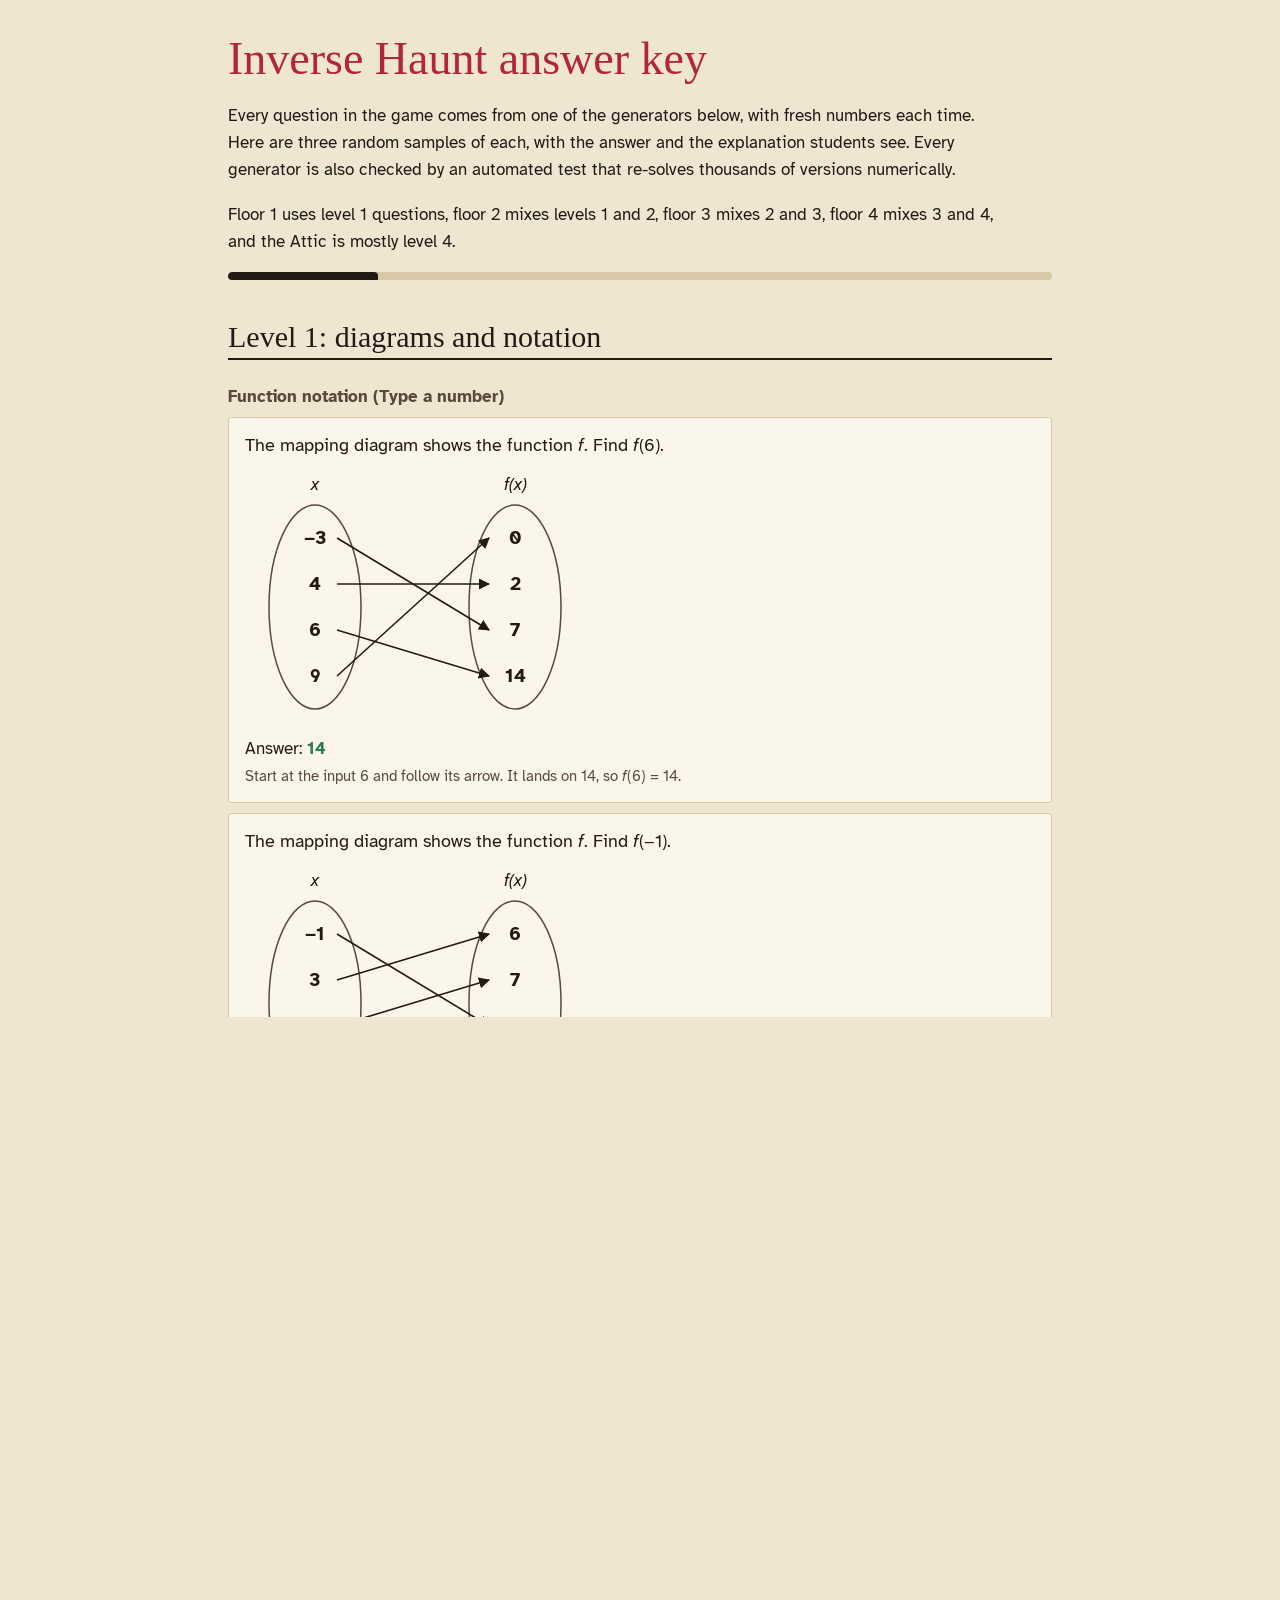
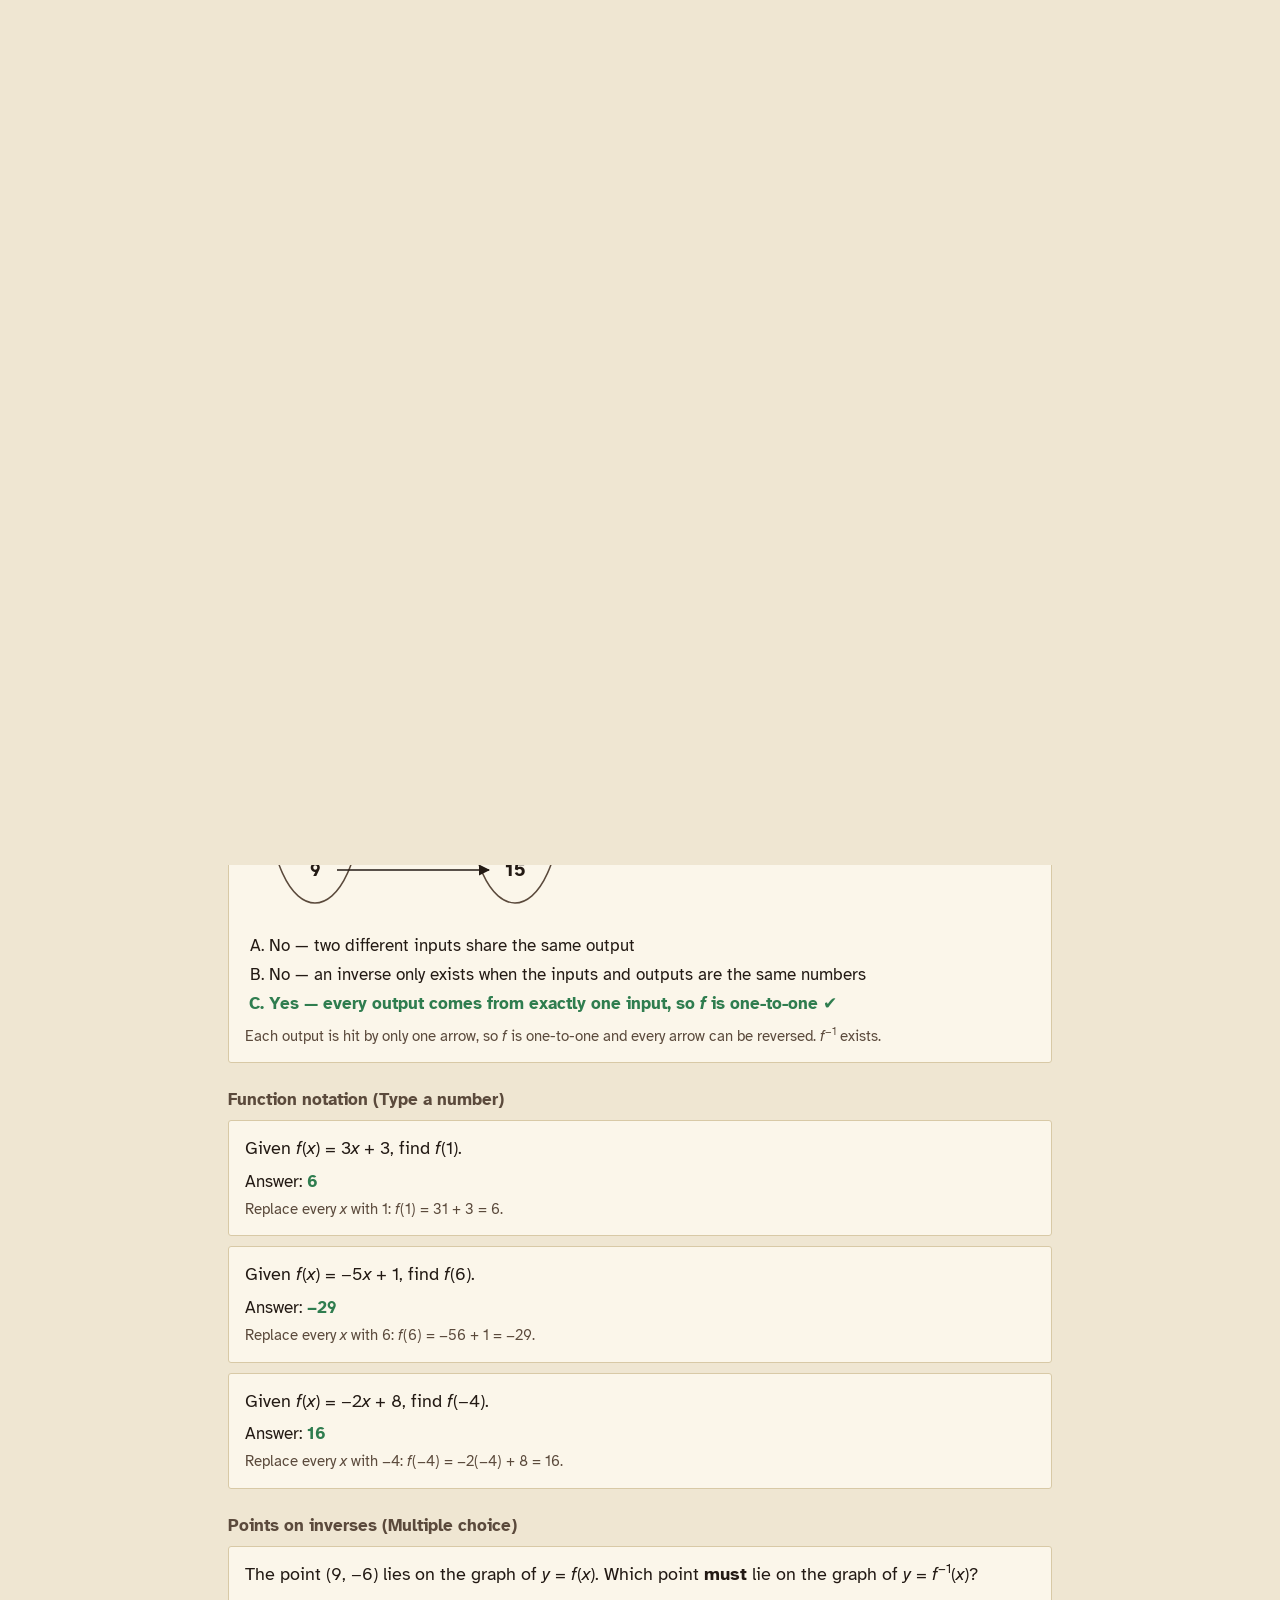
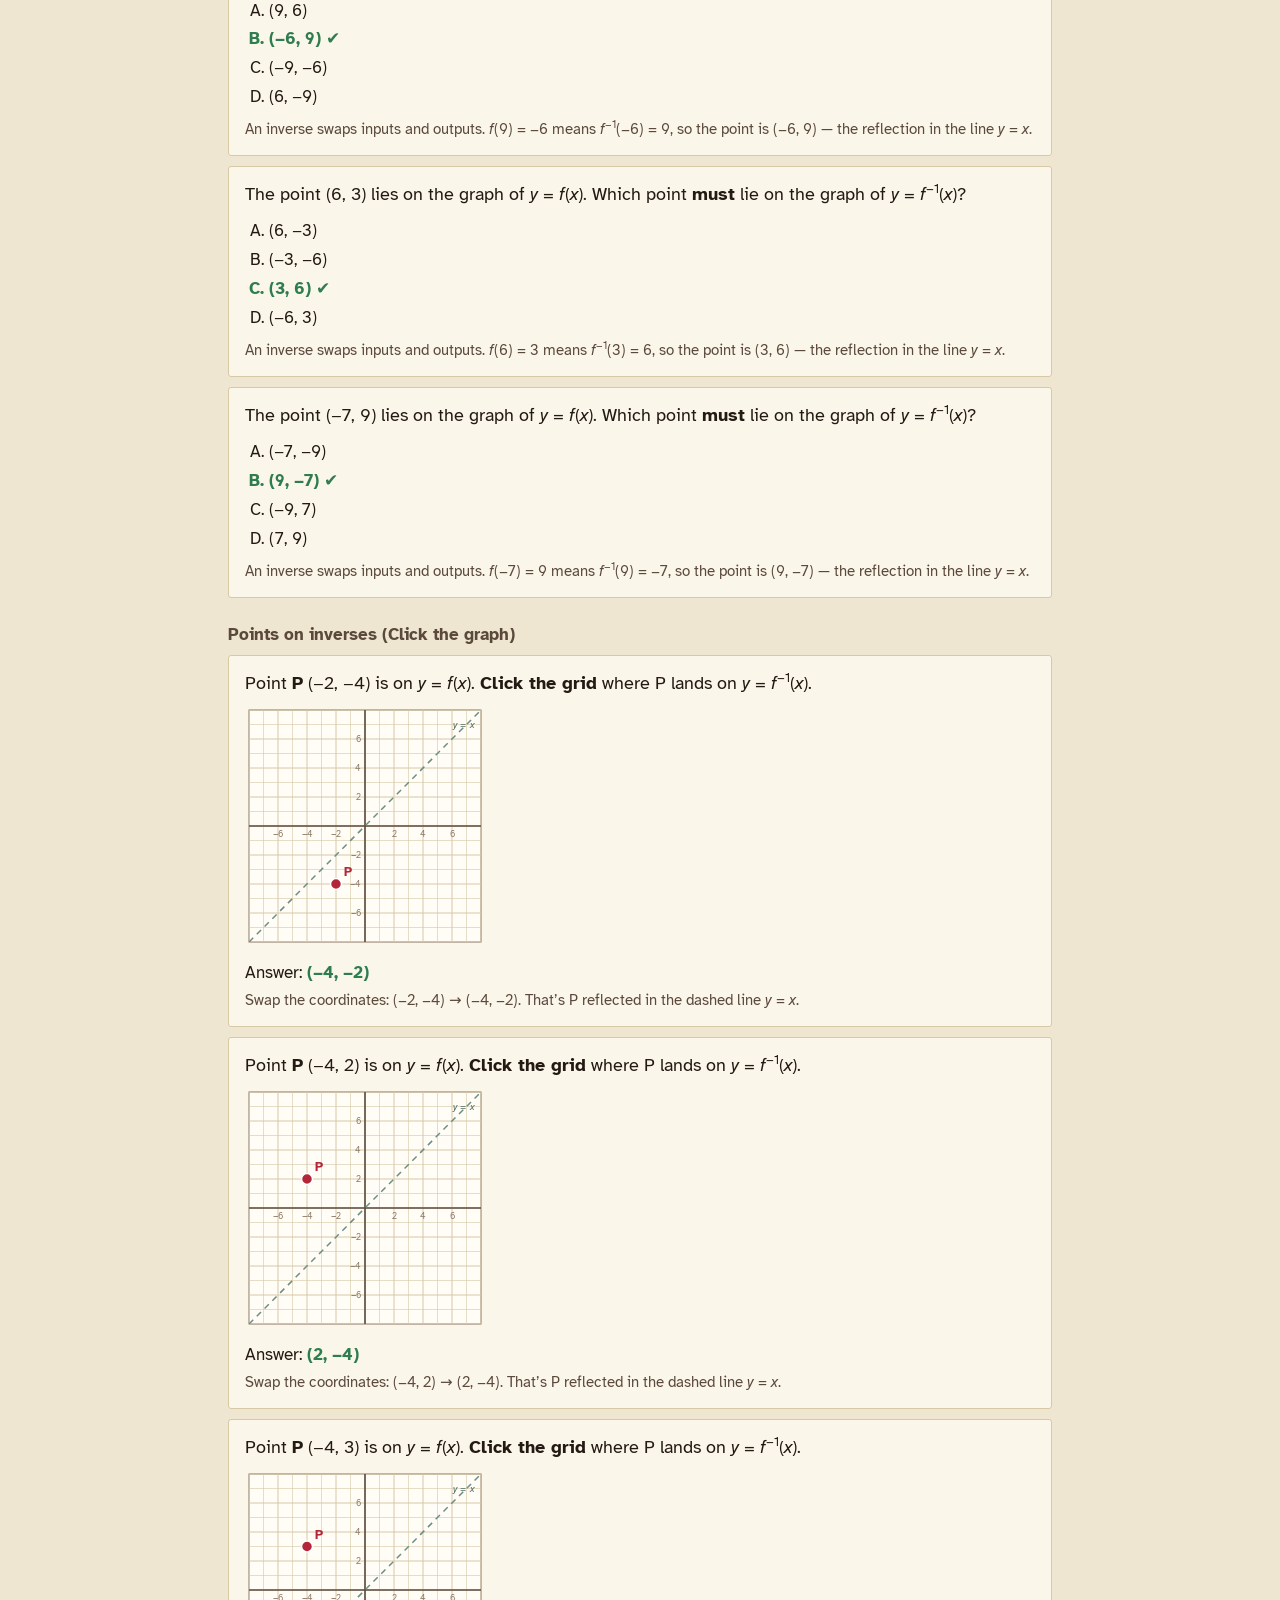
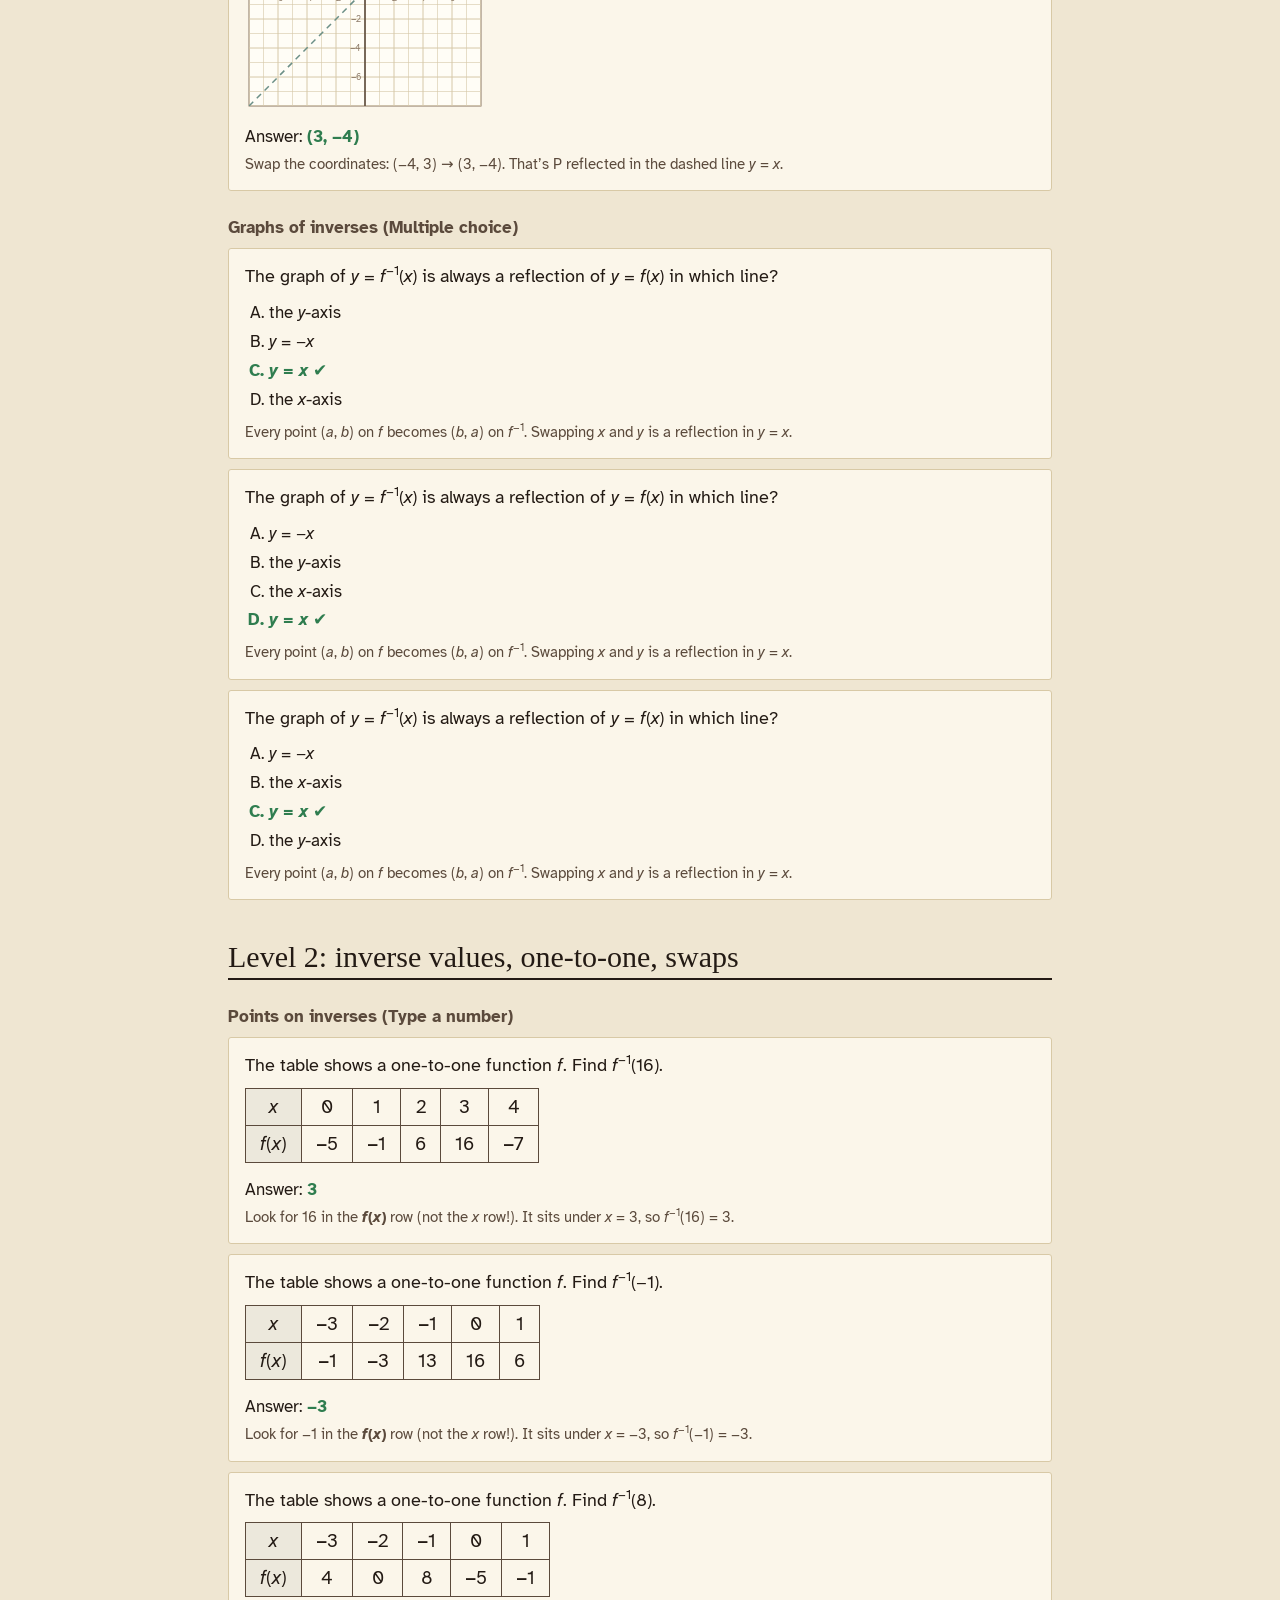
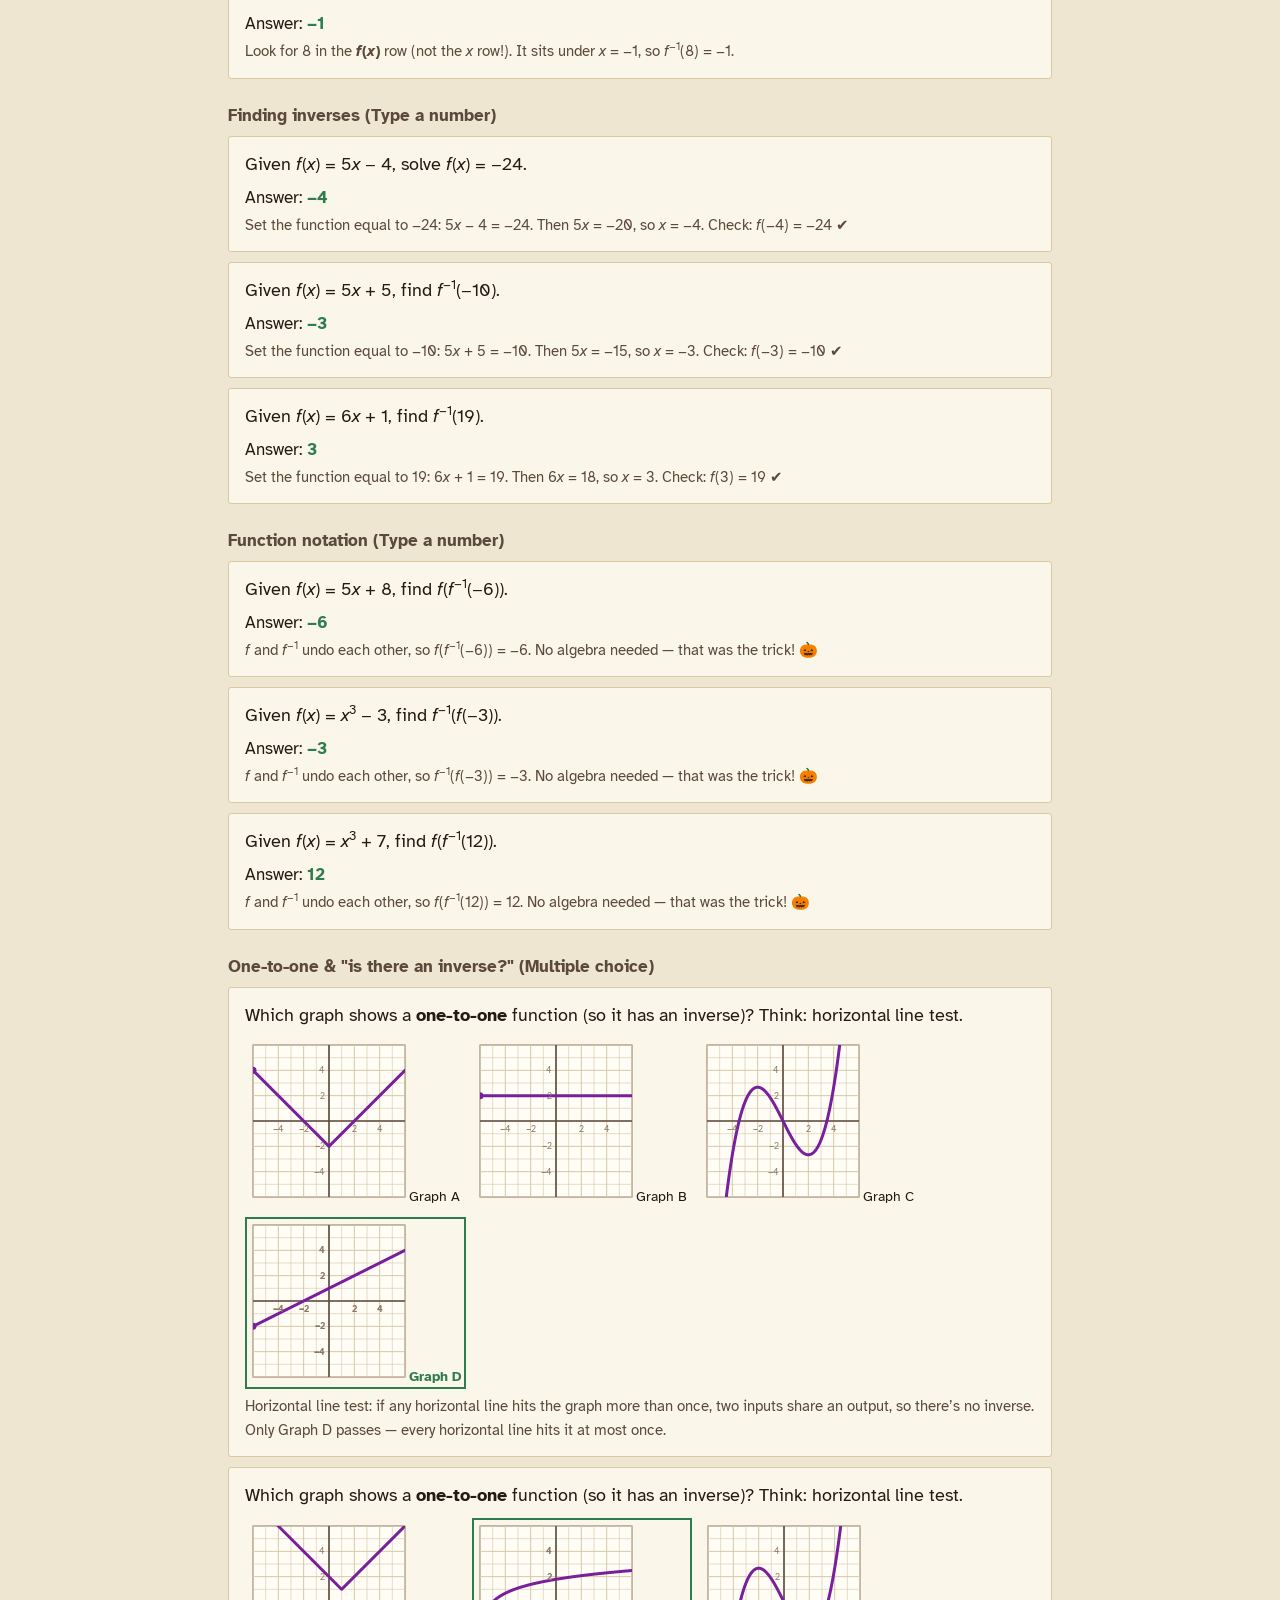
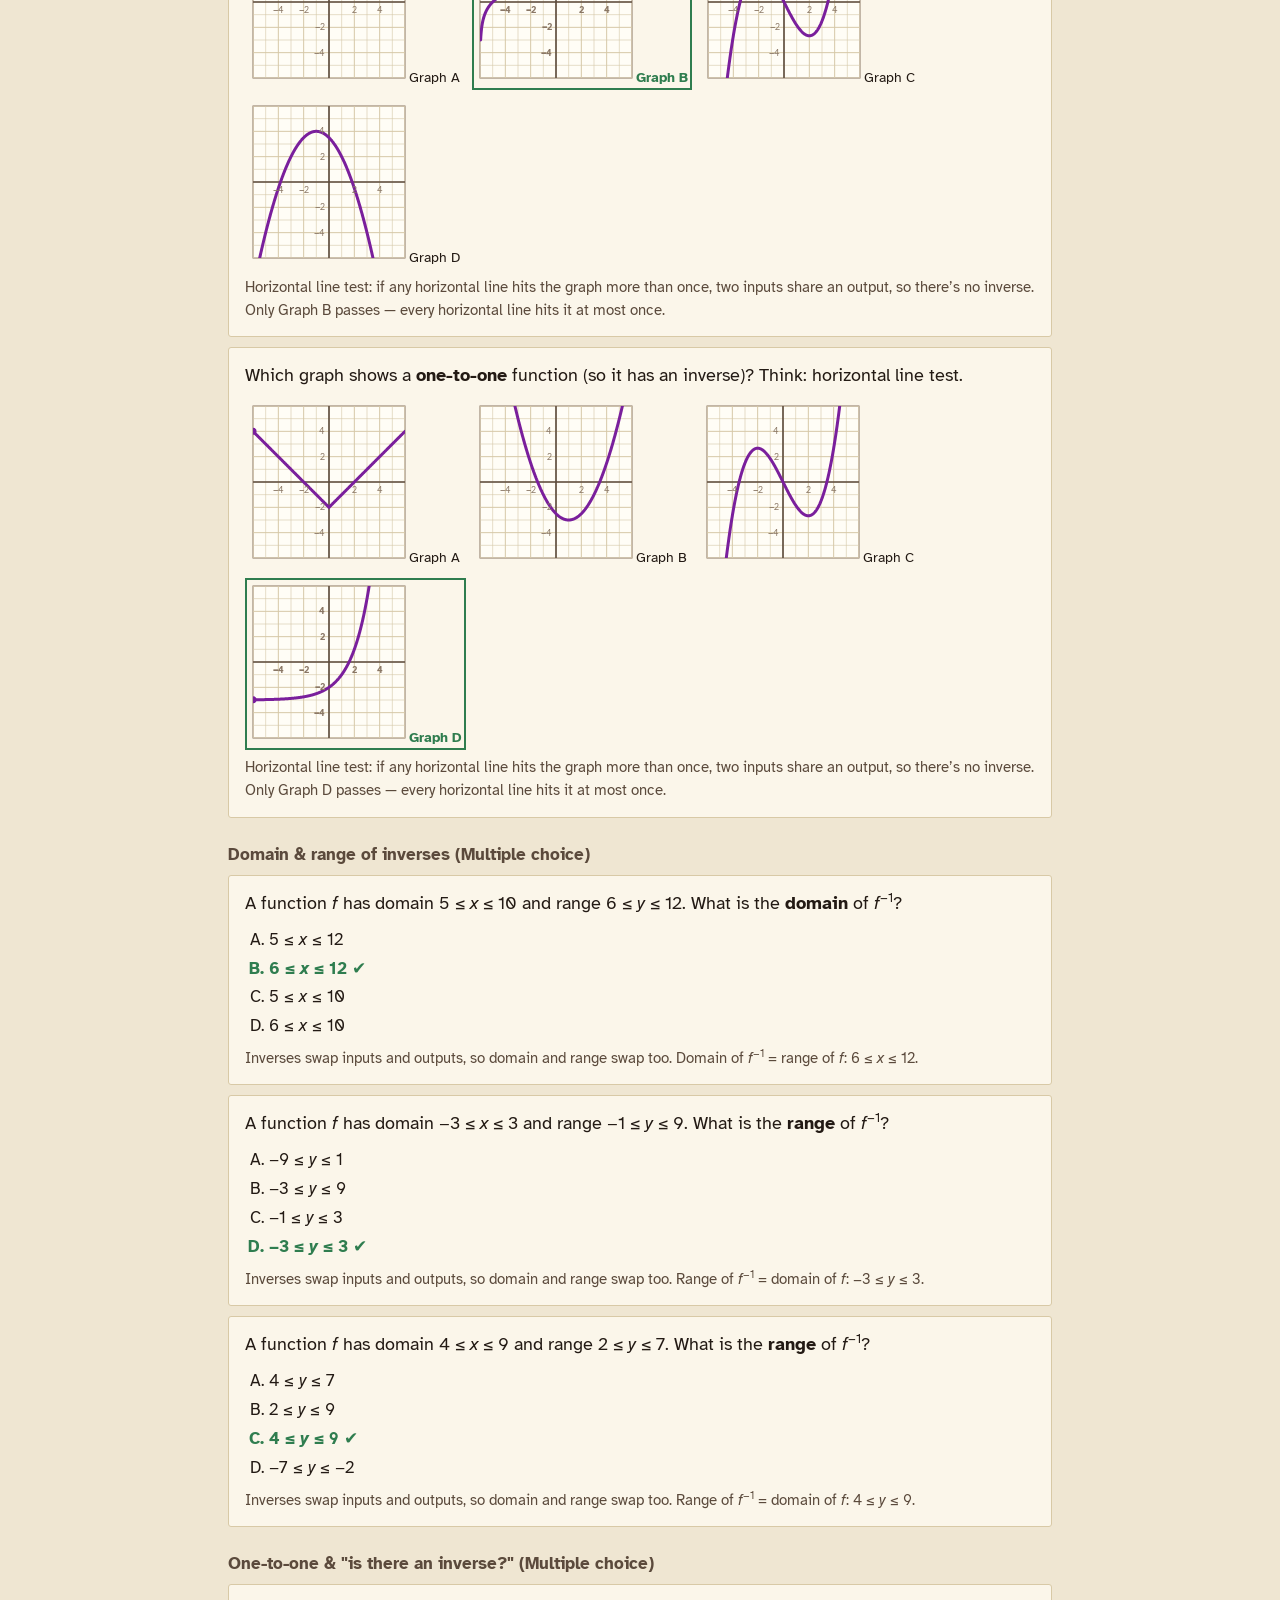
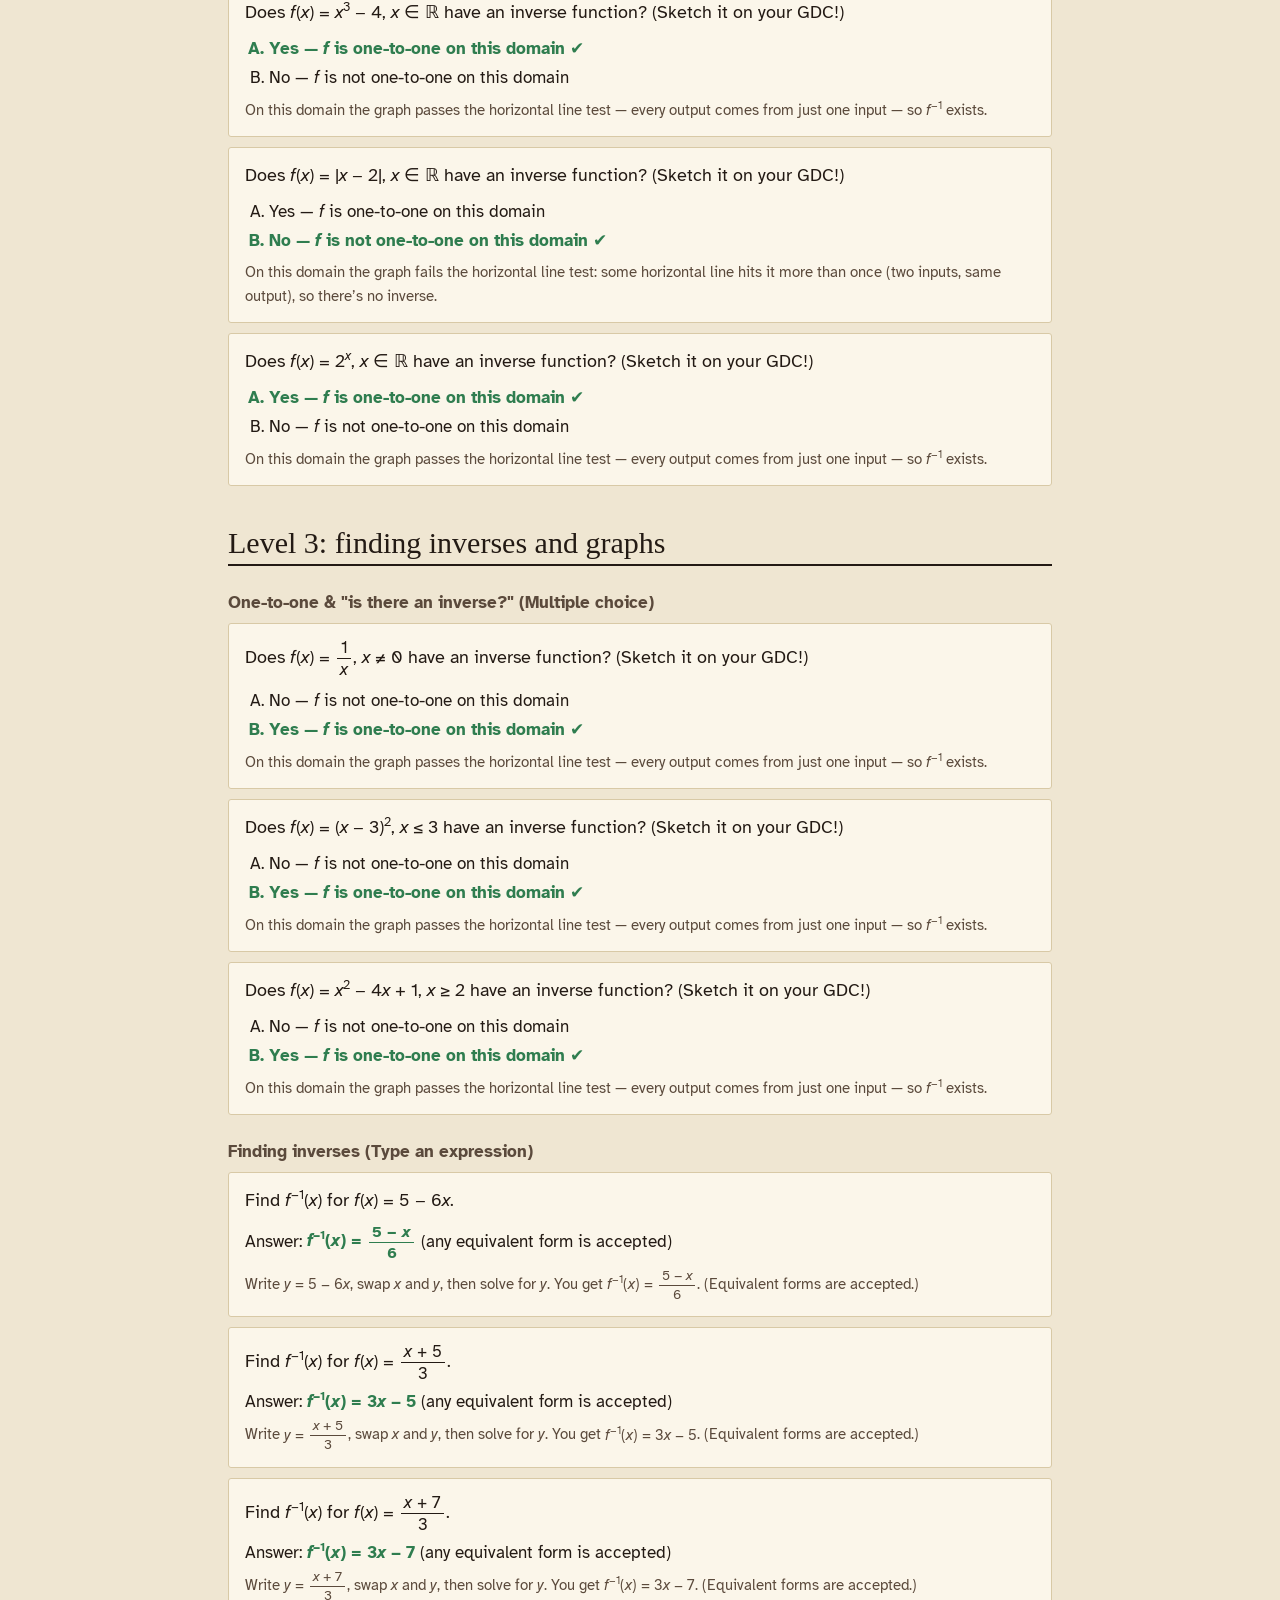
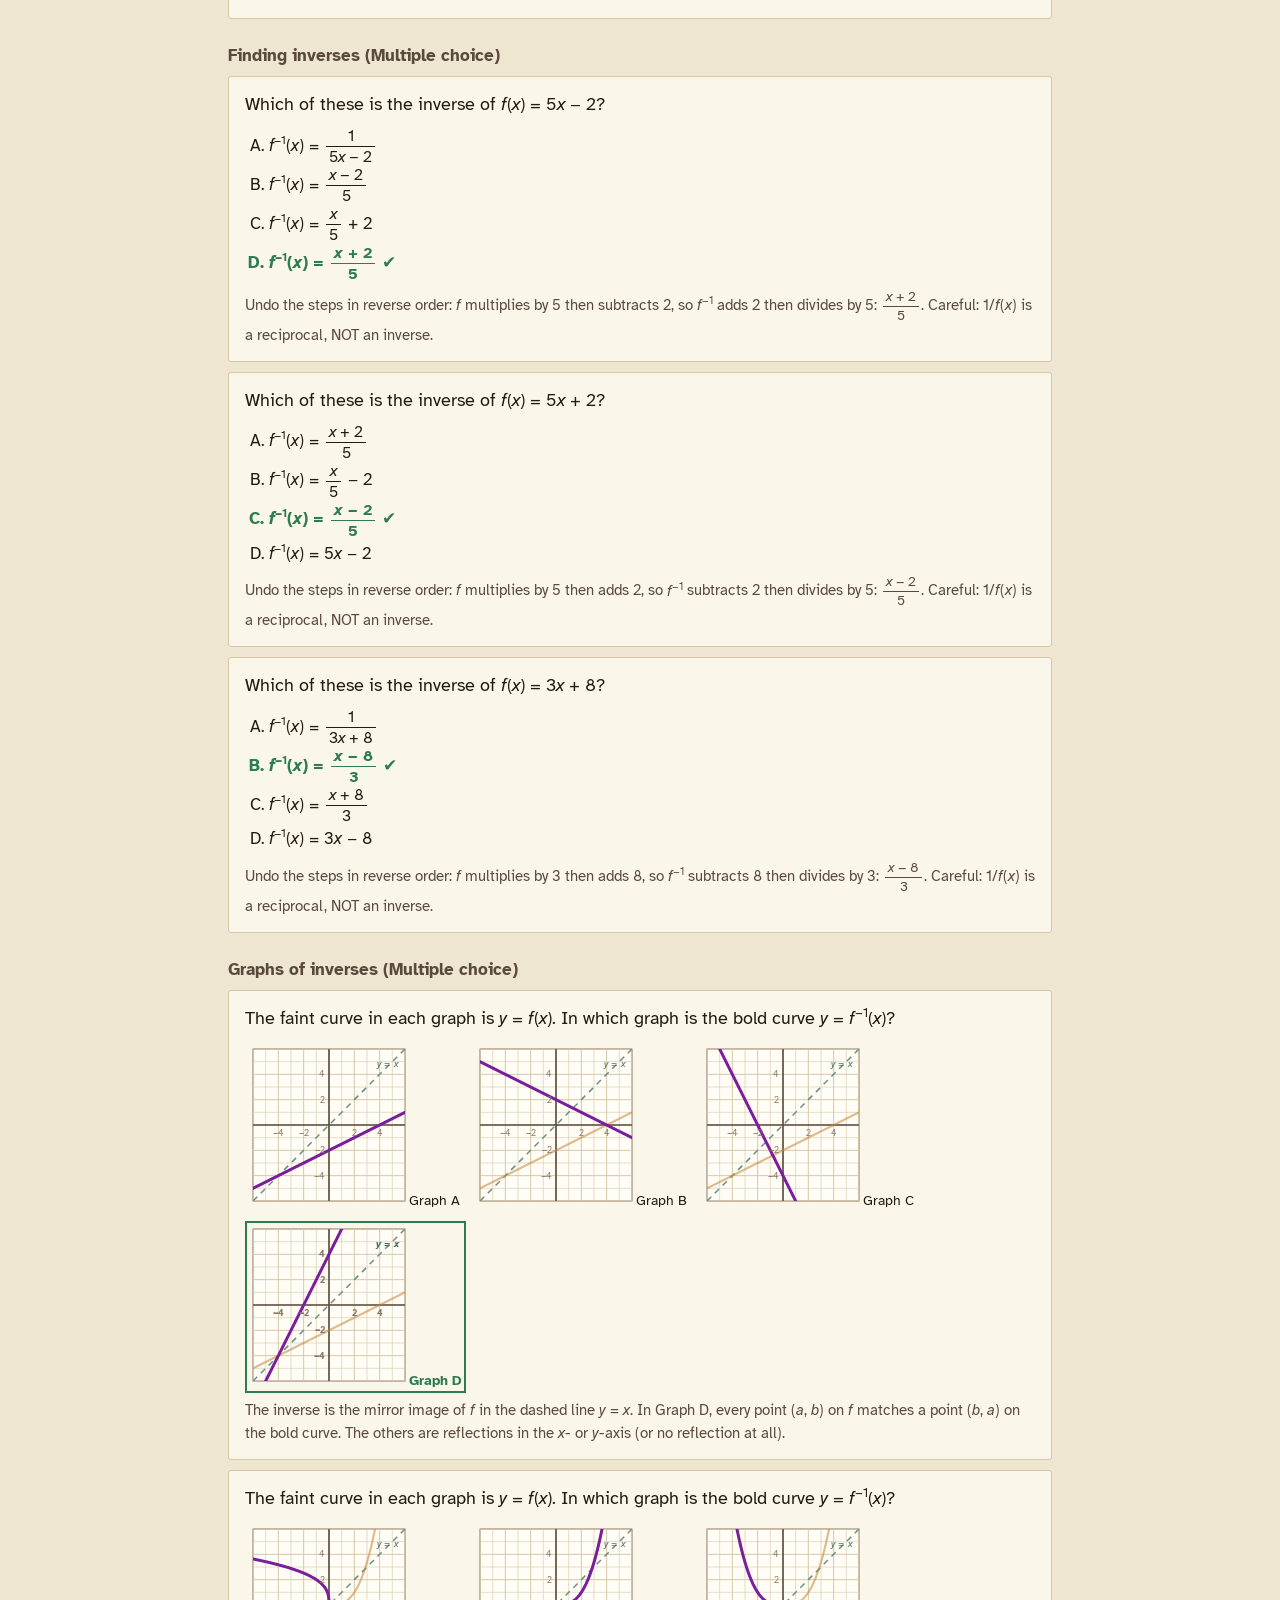
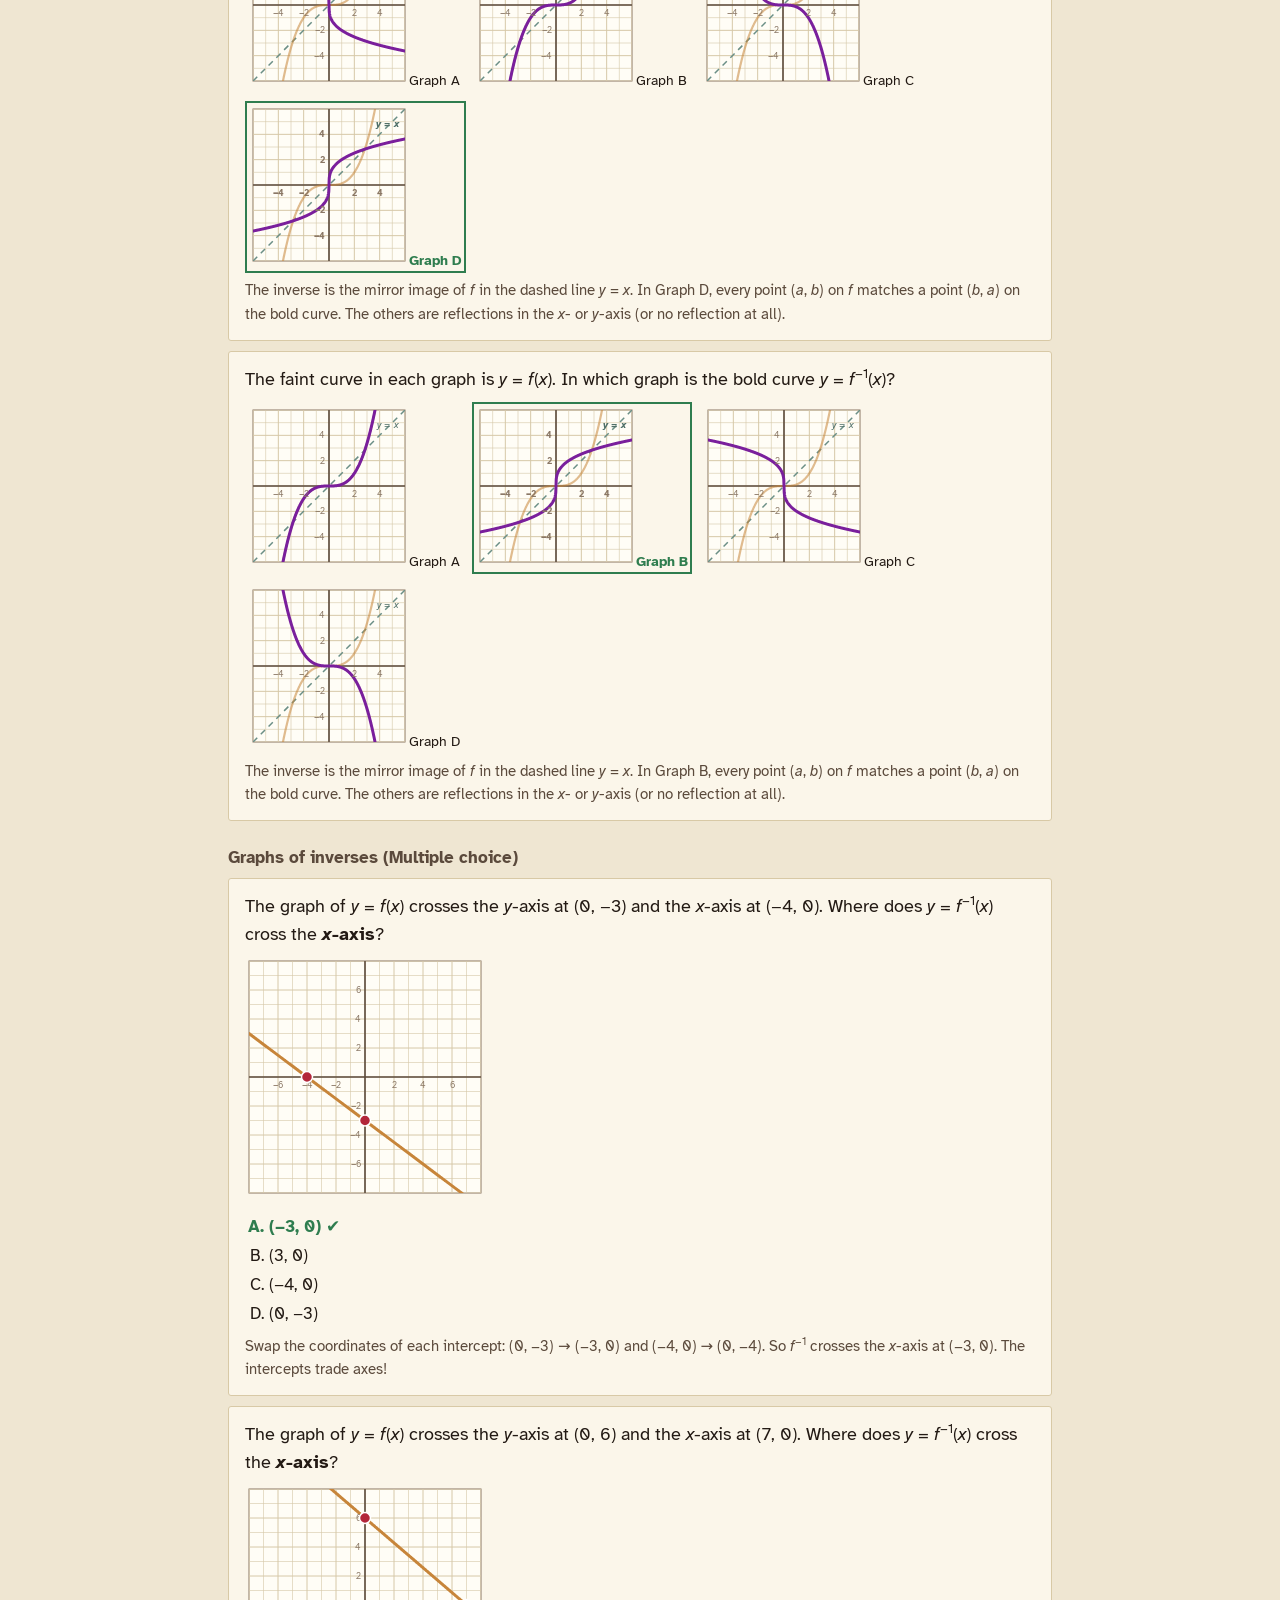
==== bank.html @ 389a9155 "Inverse Haunt: first-person haunted maze for inverse functions Co-Authored-By: Claude Opus 5.5 <nore" ====
<!doctype html>
<html lang="en">
<head>
<meta charset="utf-8">
<meta name="viewport" content="width=device-width, initial-scale=1">
<title>Inverse Haunt answer key</title>
<link rel="preconnect" href="https://fonts.googleapis.com">
<link rel="preconnect" href="https://fonts.gstatic.com" crossorigin>
<link href="https://fonts.googleapis.com/css2?family=Atkinson+Hyperlegible:ital,wght@0,400;0,700;1,400&family=IM+Fell+English:ital@0;1&display=swap" rel="stylesheet">
<link rel="stylesheet" href="css/style.css">
<style>
  html, body { overflow: auto; height: auto; background: var(--page); color: var(--ink); }
  main { max-width: 860px; margin: 0 auto; padding: 32px 18px 80px; }
  h1 { font-family: var(--title); font-weight: 400; font-size: 46px; margin: 0 0 6px; color: var(--blood); }
  h2 { font-family: var(--title); font-weight: 400; font-size: 30px; margin: 40px 0 4px; border-bottom: 2px solid var(--ink); padding-bottom: 4px; }
  h3 { font-size: 17px; margin: 26px 0 8px; color: var(--ink-soft); }
  .lead { font-size: 17px; line-height: 1.6; max-width: 70ch; }
  .q { border: 1px solid var(--page-edge); background: #fbf6ea; padding: 14px 16px; margin: 10px 0; border-radius: 3px; }
  .q .prompt { font-size: 18px; line-height: 1.55; margin-bottom: 8px; }
  .q ol { margin: 6px 0; padding-left: 24px; font-size: 17px; line-height: 1.7; }
  .q li.ok { font-weight: 700; color: var(--right); }
  .q li.ok::after { content: '  \2714'; }
  .gopts { display: flex; gap: 8px; flex-wrap: wrap; }
  .gopts div { text-align: center; font-size: 14px; border: 2px solid transparent; padding: 2px; }
  .gopts div.ok { border-color: var(--right); font-weight: 700; color: var(--right); }
  .key { font-size: 17px; margin-top: 6px; }
  .key b { color: var(--right); }
  .ex { font-size: 15px; color: var(--ink-soft); margin-top: 6px; line-height: 1.55; }
  .bar { display: flex; gap: 10px; align-items: center; flex-wrap: wrap; margin-top: 16px; }
  .btn.ink { background: var(--ink); color: var(--page); }
  a { color: var(--blood); }
  .visual { justify-content: flex-start; }
</style>
</head>
<body>
<main>
  <h1>Inverse Haunt answer key</h1>
  <p class="lead">Every question in the game comes from one of the generators below, with fresh numbers each time. Here are three random samples of each, with the answer and the explanation students see. Every generator is also checked by an automated test that re-solves thousands of versions numerically.</p>
  <p class="lead">Floor 1 uses level 1 questions, floor 2 mixes levels 1 and 2, floor 3 mixes 2 and 3, floor 4 mixes 3 and 4, and the Attic is mostly level 4.</p>
  <div class="bar"><button class="btn ink" id="again" type="button">New samples</button><a href="index.html">Back to the game</a></div>
  <div id="out"></div>
</main>
<script src="js/mathcore.js"></script>
<script src="js/questions.js"></script>
<script src="js/render.js"></script>
<script>
(function () {
  const LEVELS = { 1: 'Level 1: diagrams and notation', 2: 'Level 2: inverse values, one-to-one, swaps', 3: 'Level 3: finding inverses and graphs', 4: 'Level 4: hard and tricky' };
  const TYPE = { mc: 'Multiple choice', num: 'Type a number', expr: 'Type an expression', point: 'Click the graph' };
  function draw(seed) {
    const out = document.getElementById('out'); out.innerHTML = '';
    let tier = 0;
    for (const g of Questions.GENERATORS.slice().sort((a, b) => a.tier - b.tier)) {
      if (g.tier !== tier) { tier = g.tier; const h = document.createElement('h2'); h.textContent = LEVELS[tier]; out.appendChild(h); }
      const rng = MathCore.RNG(seed + g.id);
      const first = Questions.build(g, rng);
      const h3 = document.createElement('h3'); h3.textContent = first.topicName + ' (' + TYPE[first.type] + ')'; out.appendChild(h3);
      for (let i = 0; i < 3; i++) {
        const q = i === 0 ? first : Questions.build(g, rng);
        const box = document.createElement('div'); box.className = 'q';
        box.innerHTML = '<div class="prompt">' + q.prompt + '</div>';
        const v = Render.visual(q.visual, 240);
        if (v) { const w = document.createElement('div'); w.className = 'visual'; w.appendChild(v); box.appendChild(w); }
        if (q.type === 'mc' && q.options.some(o => o.visual)) {
          const w = document.createElement('div'); w.className = 'gopts';
          q.options.forEach((o, k) => { const d = document.createElement('div'); if (k === q.correct) d.className = 'ok'; d.textContent = o.html; d.prepend(Render.visual(o.visual, 160)); w.appendChild(d); });
          box.appendChild(w);
        } else if (q.type === 'mc') {
          box.insertAdjacentHTML('beforeend', '<ol type="A">' + q.options.map((o, k) => '<li class="' + (k === q.correct ? 'ok' : '') + '">' + o.html + '</li>').join('') + '</ol>');
        } else {
          box.insertAdjacentHTML('beforeend', '<div class="key">Answer: <b>' + Render.answerHtml(q) + '</b>' + (q.type === 'expr' ? ' (any equivalent form is accepted)' : '') + '</div>');
        }
        box.insertAdjacentHTML('beforeend', '<div class="ex">' + q.explain + '</div>');
        out.appendChild(box);
      }
    }
  }
  let n = 0;
  draw('bank' + Date.now());
  document.getElementById('again').onclick = () => draw('bank' + Date.now() + (n++));
})();
</script>
</body>
</html>
---- css/style.css ----
:root {
  --void: #0b0812;
  --wall: #241829;
  --wall-hi: #3a2742;
  --candle: #f2c46d;
  --candle-dim: #a8833e;
  --ghost: #9fe3c4;
  --blood: #b3263a;
  --page: #efe6d2;
  --page-edge: #d8c9a6;
  --ink: #231a14;
  --ink-soft: #5b4a3c;
  --right: #2f7d4f;
  --wrong: #a3213a;
  --title: 'IM Fell English', 'Iowan Old Style', Georgia, serif;
  --body: 'Atkinson Hyperlegible', 'Segoe UI', system-ui, sans-serif;
}
* { box-sizing: border-box; }
html, body { margin: 0; height: 100%; background: var(--void); color: var(--page); font-family: var(--body); overflow: hidden; }
button, input { font: inherit; }
[hidden] { display: none !important; }
:focus-visible { outline: 3px solid var(--candle); outline-offset: 2px; }

#game { position: fixed; inset: 0; width: 100%; height: 100%; display: block; cursor: pointer; touch-action: none; }

/* ---------- screens ---------- */
.screen { position: fixed; inset: 0; display: none; align-items: center; justify-content: center; padding: 16px; z-index: 20; overflow-y: auto; }
.screen.on { display: flex; }
#title { background: radial-gradient(ellipse at 50% 38%, #2a1830 0%, var(--void) 62%); }
.title-wrap { width: min(560px, 100%); text-align: center; }
.title-wrap h1 { font-family: var(--title); font-weight: 400; font-size: clamp(54px, 11vw, 104px); line-height: .9; margin: 0 0 6px; color: var(--candle);
  text-shadow: 0 0 18px rgba(242, 196, 109, .45), 0 0 60px rgba(242, 196, 109, .2); letter-spacing: -1px; }
.title-wrap h1 .inv { display: inline-block; transform: scaleX(-1); }
.tag { font-family: var(--title); font-style: italic; font-size: 20px; color: var(--ghost); margin: 0 0 28px; opacity: .85; }
.panel { background: rgba(36, 24, 41, .72); border: 1px solid var(--wall-hi); border-radius: 6px; padding: 20px; text-align: left; }
.row { display: flex; gap: 10px; align-items: center; flex-wrap: wrap; margin-bottom: 14px; }
.row:last-child { margin-bottom: 0; }
label.field { display: flex; flex-direction: column; gap: 4px; flex: 1; min-width: 180px; font-size: 14px; color: #cdbfd1; }
label.field input { background: var(--void); border: 1px solid var(--wall-hi); color: var(--page); padding: 10px 12px; border-radius: 4px; }
.toggle { display: flex; align-items: center; gap: 10px; cursor: pointer; font-size: 15px; color: #e3d8e6; }
.toggle input { width: 20px; height: 20px; accent-color: var(--ghost); }
.hint { font-size: 13px; color: #9d8fa3; margin: 4px 0 0; line-height: 1.4; }
.btn { background: var(--candle); color: var(--ink); border: 0; border-radius: 4px; padding: 12px 22px; font-weight: 700; cursor: pointer; font-size: 17px; }
.btn:hover { background: #ffd789; }
.btn.ghost { background: transparent; color: var(--candle); border: 1px solid var(--candle-dim); }
.btn.ghost:hover { background: rgba(242, 196, 109, .1); }
.btn.big { font-size: 20px; padding: 14px 34px; width: 100%; }
.controls { font-size: 14px; color: #b9abbf; margin-top: 18px; line-height: 1.6; text-align: center; }
kbd { background: var(--wall); border: 1px solid var(--wall-hi); border-radius: 3px; padding: 1px 6px; font-size: 13px; color: var(--page); }
.teacher { margin-top: 12px; font-size: 13px; text-align: center; }
.teacher a { color: var(--ghost); }

/* ---------- HUD ---------- */
#hud { position: fixed; top: 0; left: 0; right: 0; display: none; justify-content: space-between; align-items: flex-start; padding: 12px 16px; pointer-events: none; z-index: 10; gap: 12px; }
#hud.on { display: flex; }
.hud-l, .hud-r { display: flex; flex-direction: column; gap: 6px; }
.hud-r { align-items: flex-end; text-align: right; }
.floorname { font-family: var(--title); font-size: 26px; color: var(--candle); text-shadow: 0 0 10px rgba(0,0,0,.9); line-height: 1; }
.hudline { font-size: 15px; color: var(--page); text-shadow: 0 1px 3px #000; display: flex; gap: 10px; align-items: center; }
.candles { letter-spacing: 2px; font-size: 18px; }
.candles .out { opacity: .22; filter: grayscale(1); }
.battery { width: 90px; height: 12px; border: 1px solid var(--candle-dim); border-radius: 2px; position: relative; }
.battery i { position: absolute; left: 1px; top: 1px; bottom: 1px; background: var(--candle); border-radius: 1px; }
.battery.low i { background: var(--blood); }
.score { font-size: 22px; font-weight: 700; color: var(--candle); }
#pauseBtn { pointer-events: auto; background: rgba(11,8,18,.6); color: var(--page); border: 1px solid var(--wall-hi); border-radius: 4px; padding: 4px 10px; cursor: pointer; font-size: 14px; }
#lookHint { position: fixed; left: 50%; bottom: 18px; transform: translateX(-50%); z-index: 11; font-size: 14px; color: var(--page); background: rgba(11,8,18,.7); border: 1px solid var(--wall-hi); padding: 6px 12px; border-radius: 4px; pointer-events: none; display: none; }
#lookHint.on { display: block; }
#toast { position: fixed; left: 50%; top: 22%; transform: translateX(-50%); font-family: var(--title); font-size: clamp(28px, 6vw, 48px); color: var(--candle);
  text-shadow: 0 0 20px rgba(0,0,0,1), 0 0 30px rgba(242,196,109,.4); pointer-events: none; z-index: 12; opacity: 0; transition: opacity .3s; text-align: center; white-space: nowrap; }
#toast.on { opacity: 1; }
#toast small { display: block; font-family: var(--body); font-size: 16px; color: var(--page); margin-top: 4px; }

/* ---------- question card: the yellowed exam page ---------- */
#qwrap { background: rgba(5, 3, 8, .82); z-index: 30; align-items: flex-start; }
.card { width: min(720px, 100%); margin: auto; background: var(--page); color: var(--ink); border-radius: 2px; padding: 26px 30px 24px;
  box-shadow: 0 0 0 1px var(--page-edge), 0 18px 60px rgba(0,0,0,.8), inset 0 0 60px rgba(150, 120, 70, .18);
  position: relative; transform: rotate(-.4deg); }
.card::before { content: ''; position: absolute; top: -9px; left: 50%; width: 18px; height: 18px; margin-left: -9px; border-radius: 50%;
  background: radial-gradient(circle at 35% 35%, #e4555f, var(--blood) 60%, #5e0f1b); box-shadow: 0 2px 4px rgba(0,0,0,.5); }
.card .why { font-family: var(--title); font-size: 24px; color: var(--blood); margin: 0 0 2px; }
.card .meta { font-size: 13px; color: var(--ink-soft); margin: 0 0 14px; }
.card .prompt { font-size: 20px; line-height: 1.55; margin: 0 0 16px; }
.visual { display: flex; justify-content: center; margin: 4px 0 16px; }
.visual svg { max-width: 100%; height: auto; }
.opts { display: grid; gap: 10px; }
.opts.graphs { grid-template-columns: minmax(0, 1fr) minmax(0, 1fr); }
.opt.graph svg { max-width: 100%; height: auto; }
.opt { text-align: left; background: #fbf6ea; border: 2px solid var(--page-edge); border-radius: 4px; padding: 12px 14px; font-size: 18px; color: var(--ink); cursor: pointer; line-height: 1.5; }
.opt:hover:not(:disabled) { border-color: var(--ink-soft); background: #fff; }
.opt.graph { padding: 8px; text-align: center; }
.opt.graph b { display: block; font-size: 16px; margin-bottom: 4px; }
.opt.right { border-color: var(--right); background: #e3f1e5; }
.opt.wrong { border-color: var(--wrong); background: #f6dfe1; }
.opt:disabled { cursor: default; }
.answer-row { display: flex; gap: 10px; align-items: stretch; flex-wrap: wrap; }
.answer-row .lhs { font-size: 20px; align-self: center; }
.answer-row input { flex: 1; min-width: 160px; font-size: 22px; padding: 10px 12px; border: 2px solid var(--ink-soft); background: #fffdf6; color: var(--ink); border-radius: 4px; }
.answer-row .btn { background: var(--ink); color: var(--page); }
.answer-row .btn:hover { background: #3c2f25; }
.keys { display: flex; gap: 6px; margin-top: 8px; flex-wrap: wrap; }
.keys button { background: #fbf6ea; border: 1px solid var(--page-edge); border-radius: 3px; padding: 6px 12px; font-size: 17px; cursor: pointer; color: var(--ink); min-width: 42px; }
.reads { font-size: 15px; color: var(--ink-soft); margin-top: 8px; min-height: 26px; }
.err { color: var(--wrong); font-size: 15px; margin-top: 6px; min-height: 20px; }
.feedback { margin-top: 16px; padding: 14px 16px; border-left: 5px solid; background: rgba(255,255,255,.55); font-size: 17px; line-height: 1.6; }
.feedback.good { border-color: var(--right); }
.feedback.bad { border-color: var(--wrong); }
.feedback h3 { margin: 0 0 6px; font-family: var(--title); font-weight: 400; font-size: 26px; }
.feedback.good h3 { color: var(--right); }
.feedback.bad h3 { color: var(--wrong); }
.feedback .ans { font-size: 18px; margin-bottom: 6px; }
.cont { margin-top: 14px; display: flex; justify-content: flex-end; }
.cont .btn { background: var(--ink); color: var(--page); }
.calc { font-size: 13px; color: var(--ink-soft); }

/* math typesetting */
.mx { white-space: nowrap; }
.frac { display: inline-flex; flex-direction: column; vertical-align: middle; text-align: center; margin: 0 2px; font-size: .92em; line-height: 1.15; }
.frac > span:first-child { border-bottom: 1.5px solid currentColor; padding: 0 3px 1px; }
.frac > span:last-child { padding: 1px 3px 0; }
.rad { border-top: 1.5px solid currentColor; padding: 0 2px; margin-left: 1px; }
sup, sub { font-size: .7em; line-height: 0; }
table.tbl { border-collapse: collapse; font-size: 19px; }
table.tbl th, table.tbl td { border: 1.5px solid var(--ink-soft); padding: 6px 14px; text-align: center; }
table.tbl th { background: rgba(0,0,0,.06); font-weight: 400; }

/* ---------- jumpscare ---------- */
#scare { position: fixed; inset: 0; z-index: 50; display: none; background: #000; }
#scare.on { display: block; animation: shake .09s infinite; }
#scare canvas { width: 100%; height: 100%; display: block; }
@keyframes shake { 0% { transform: translate(0,0) } 25% { transform: translate(-14px, 8px) } 50% { transform: translate(12px,-10px) } 75% { transform: translate(-8px,-6px) } 100% { transform: translate(0,0) } }
#flash { position: fixed; inset: 0; z-index: 45; pointer-events: none; background: #fff; opacity: 0; }

/* ---------- between floors / end ---------- */
.dark { background: rgba(5,3,8,.9); }
.mid { text-align: center; max-width: 560px; }
.mid h2 { font-family: var(--title); font-weight: 400; font-size: clamp(40px, 8vw, 64px); color: var(--candle); margin: 0 0 8px; line-height: 1; }
.mid p { font-size: 18px; line-height: 1.55; color: #ddd0e0; }
.endcard { width: min(640px, 100%); margin: auto; }
.endcard h2 { font-family: var(--title); font-weight: 400; color: var(--blood); font-size: 44px; margin: 0; }
.stats { display: grid; grid-template-columns: repeat(4, 1fr); gap: 8px; margin: 16px 0; text-align: center; }
.stats div { border: 1px solid var(--page-edge); padding: 8px 4px; }
.stats b { display: block; font-size: 26px; }
.stats span { font-size: 13px; color: var(--ink-soft); }
.topics { width: 100%; border-collapse: collapse; font-size: 16px; }
.topics td { padding: 6px 4px; border-bottom: 1px solid var(--page-edge); }
.topics td:last-child { text-align: right; white-space: nowrap; }
.bar { height: 8px; background: var(--page-edge); border-radius: 4px; overflow: hidden; margin-top: 3px; }
.bar i { display: block; height: 100%; background: var(--right); }
.code-line { font-size: 15px; color: var(--ink-soft); margin-top: 12px; }

@media (max-width: 560px) {
  .card { padding: 22px 16px 18px; transform: none; }
  .card .prompt { font-size: 18px; }
  .opts.graphs { gap: 6px; }
  .stats { grid-template-columns: repeat(2, 1fr); }
  .floorname { font-size: 20px; }
}
@media (prefers-reduced-motion: reduce) { #scare.on { animation: none; } }
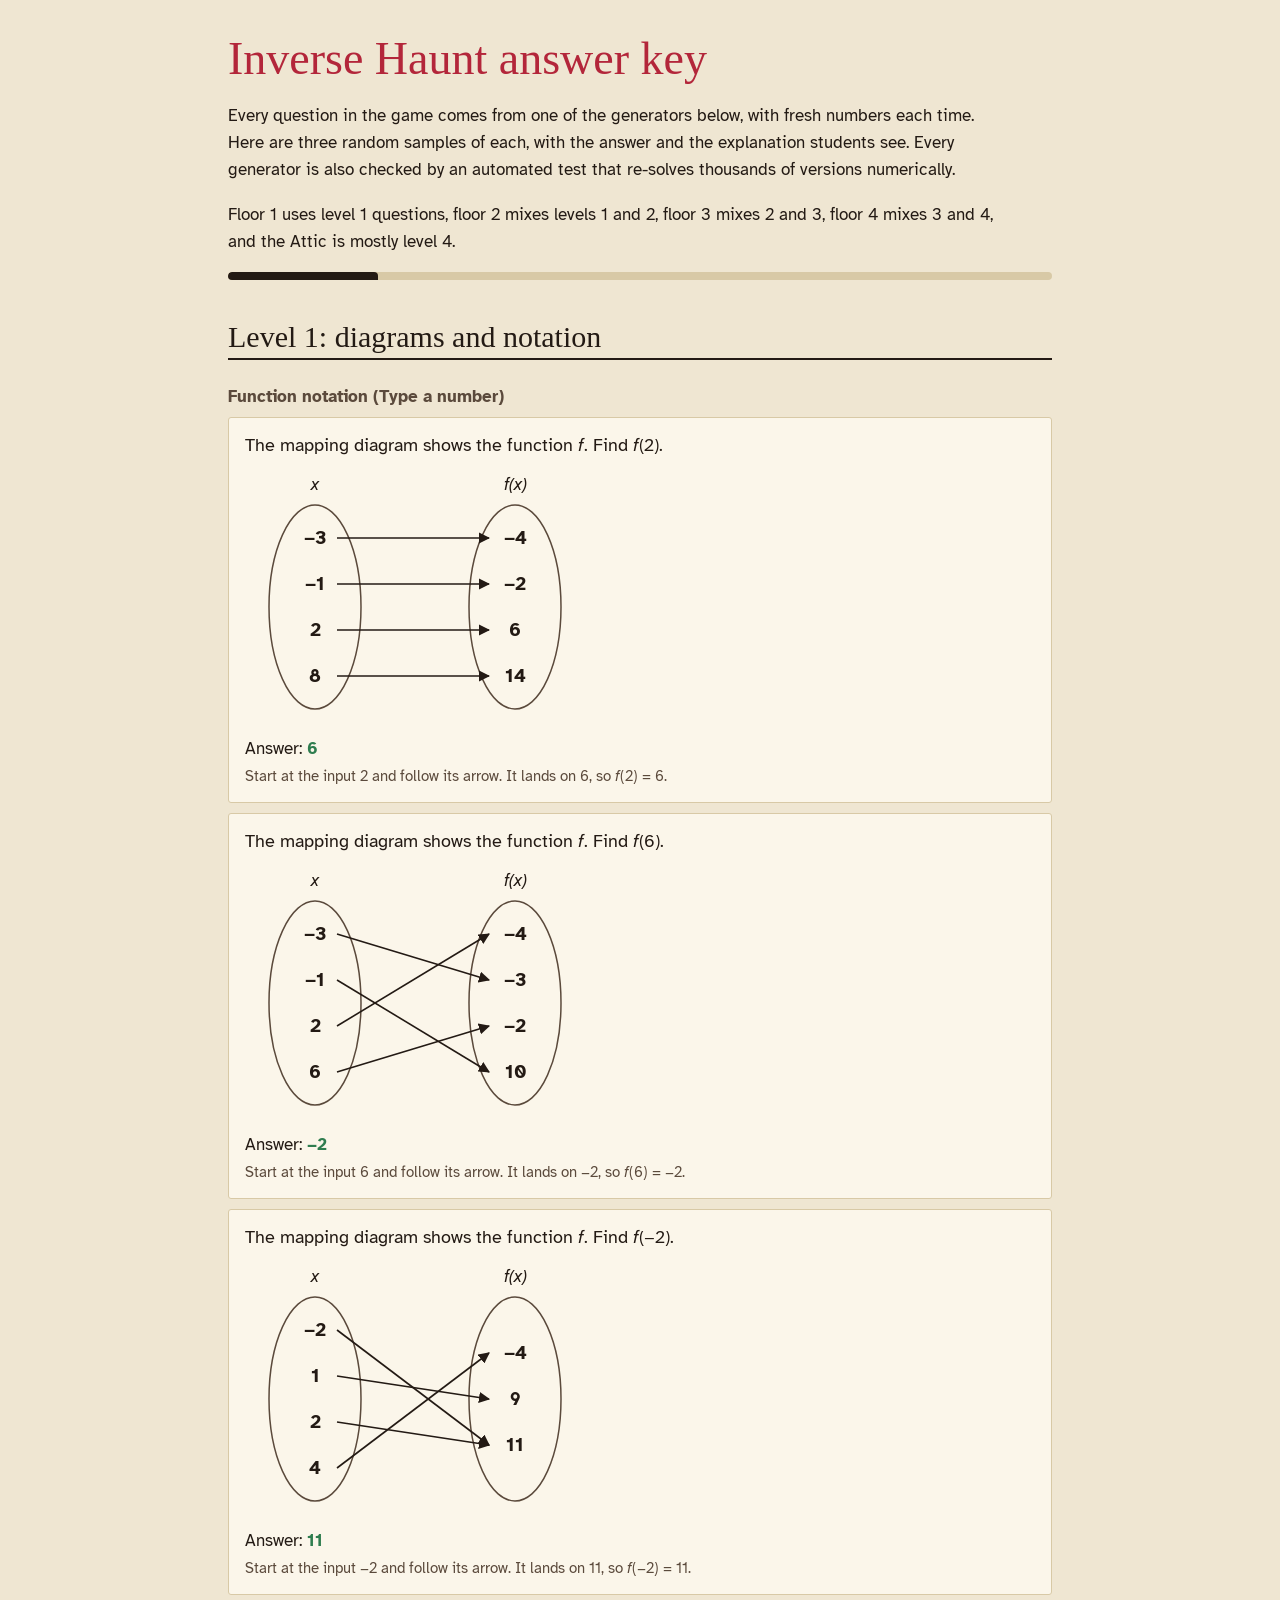
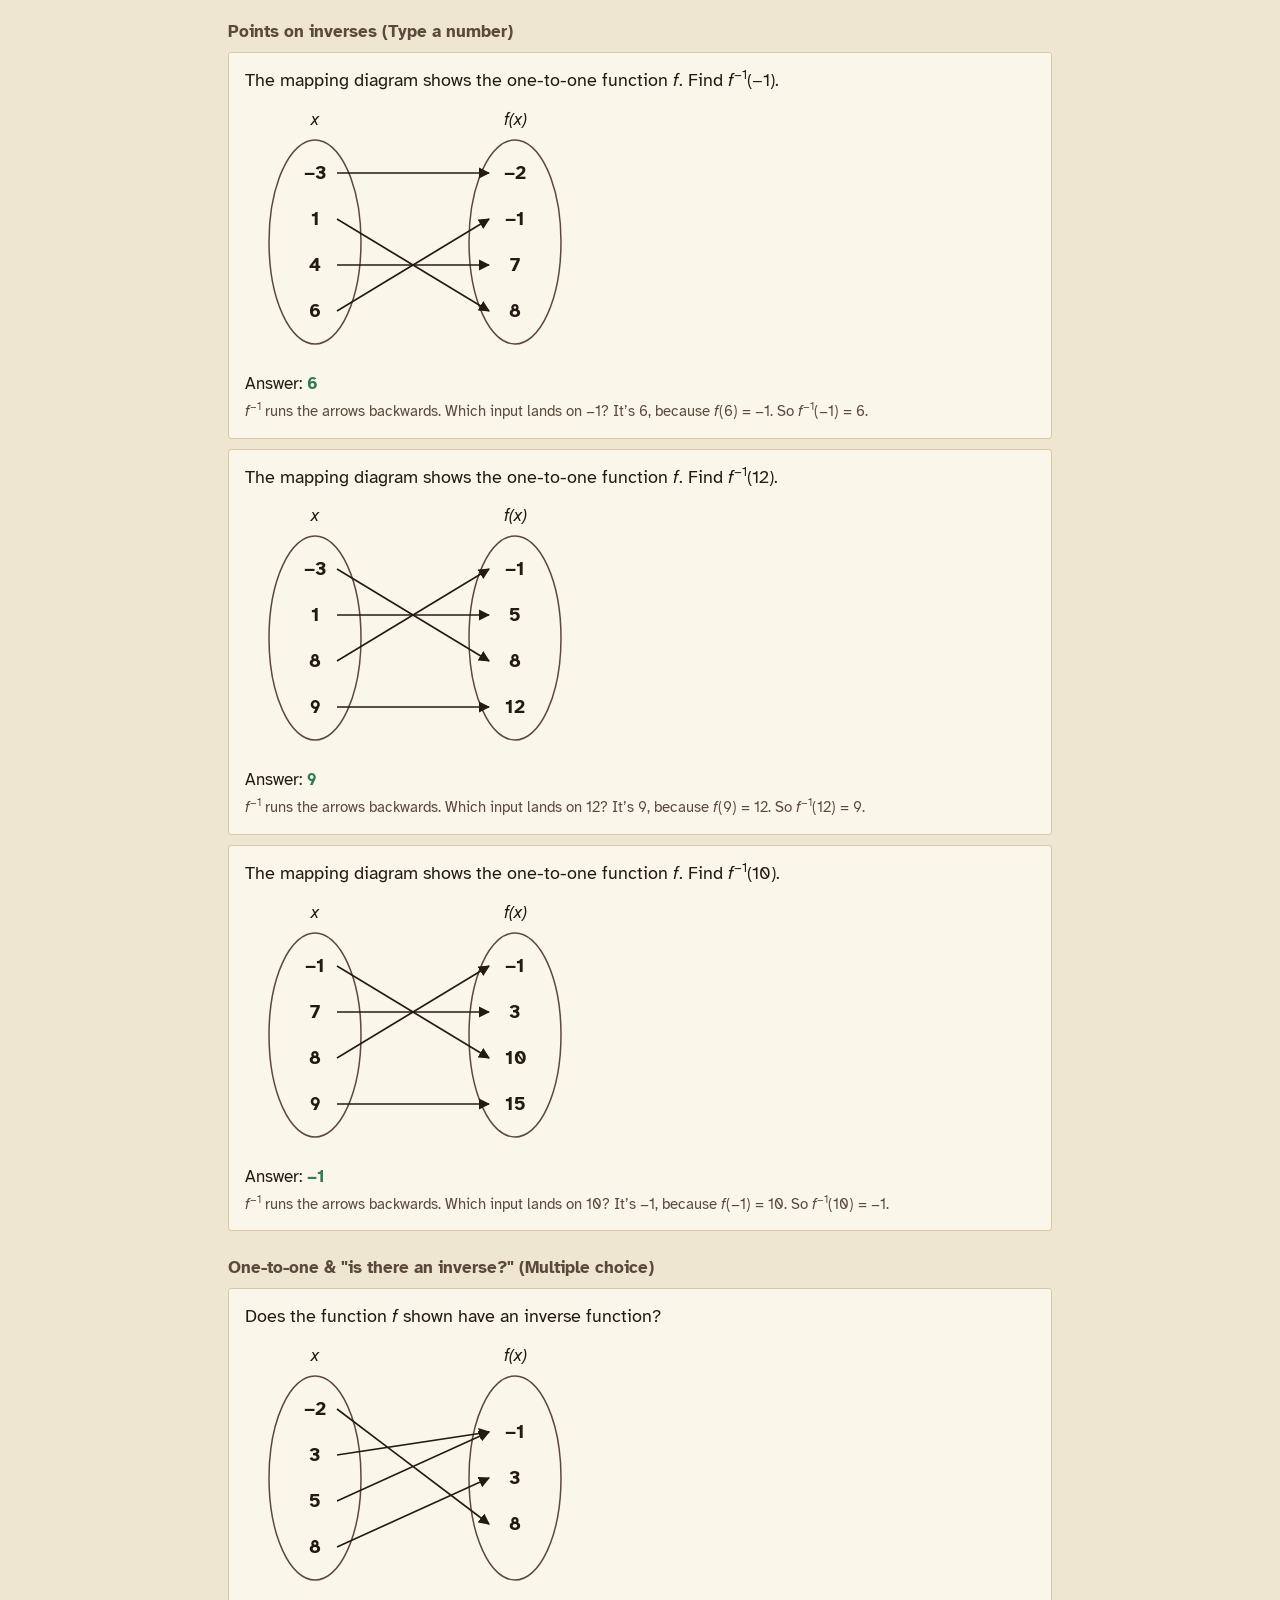
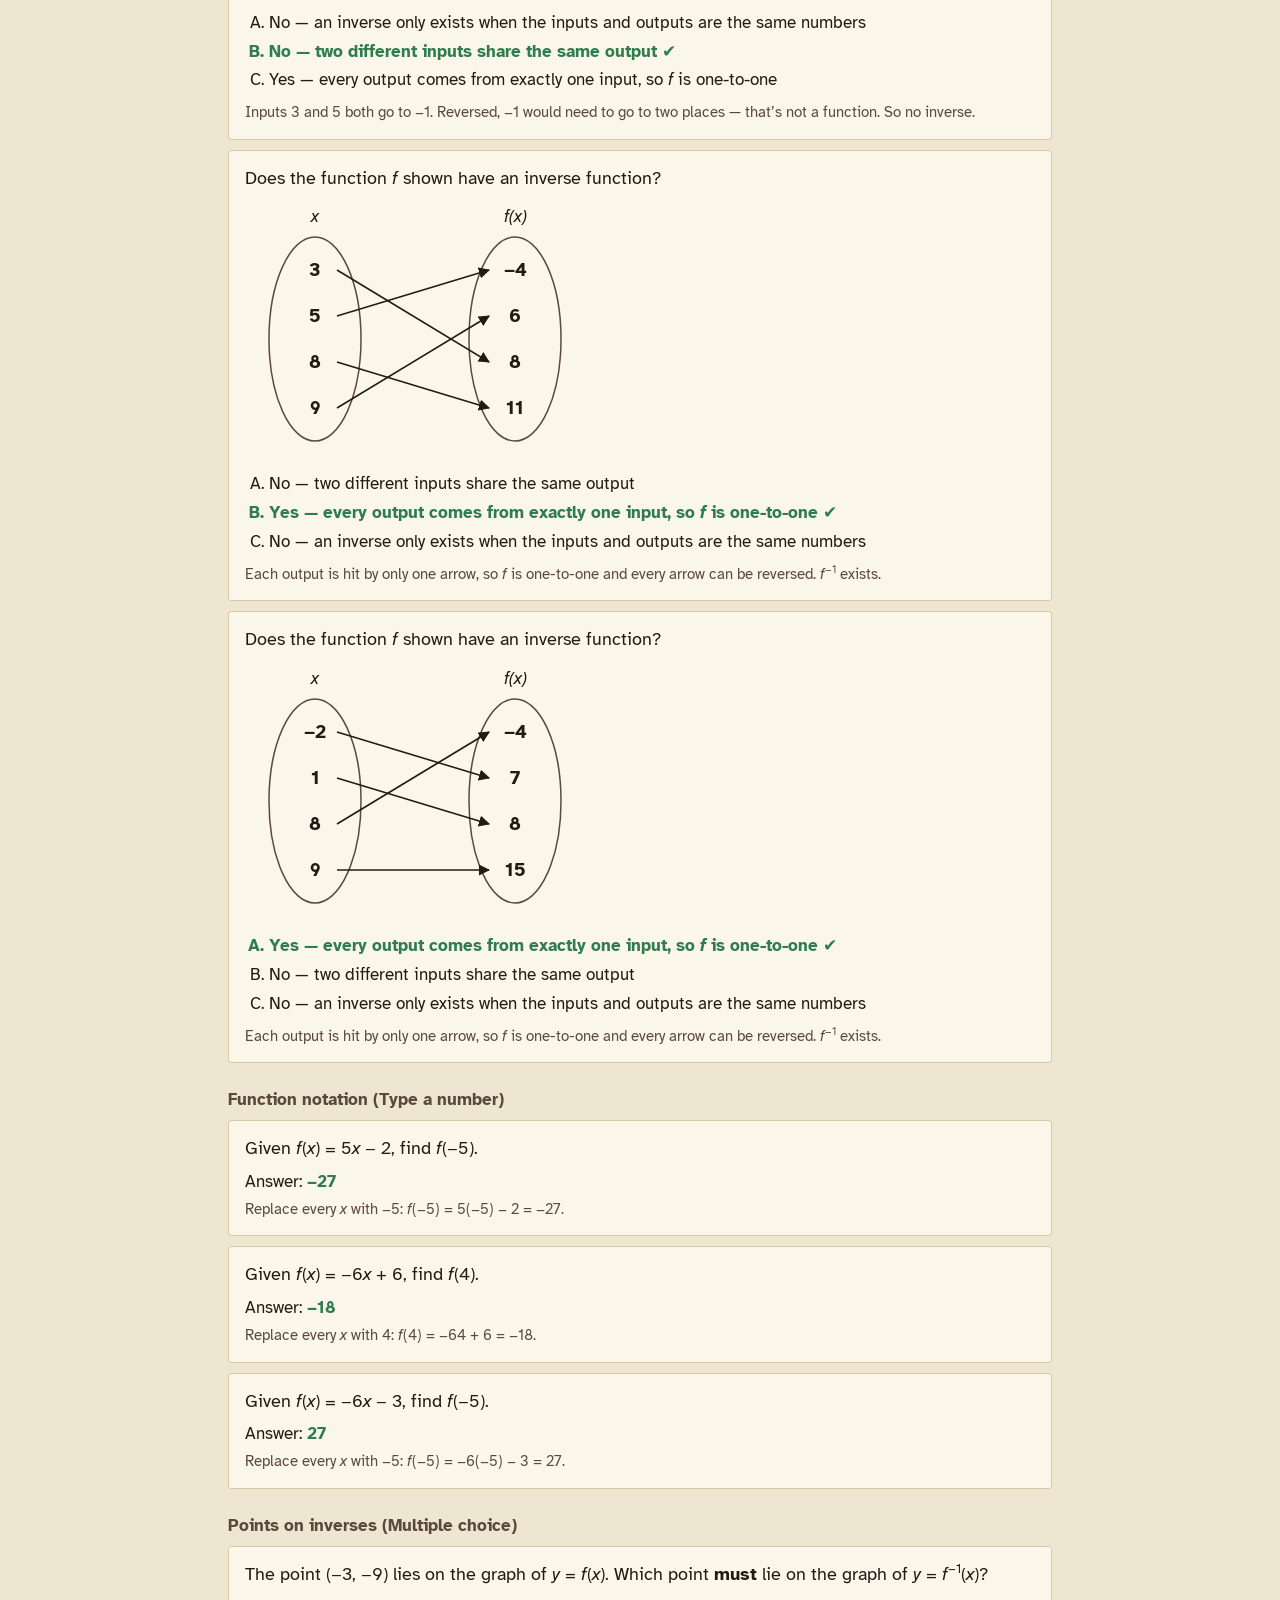
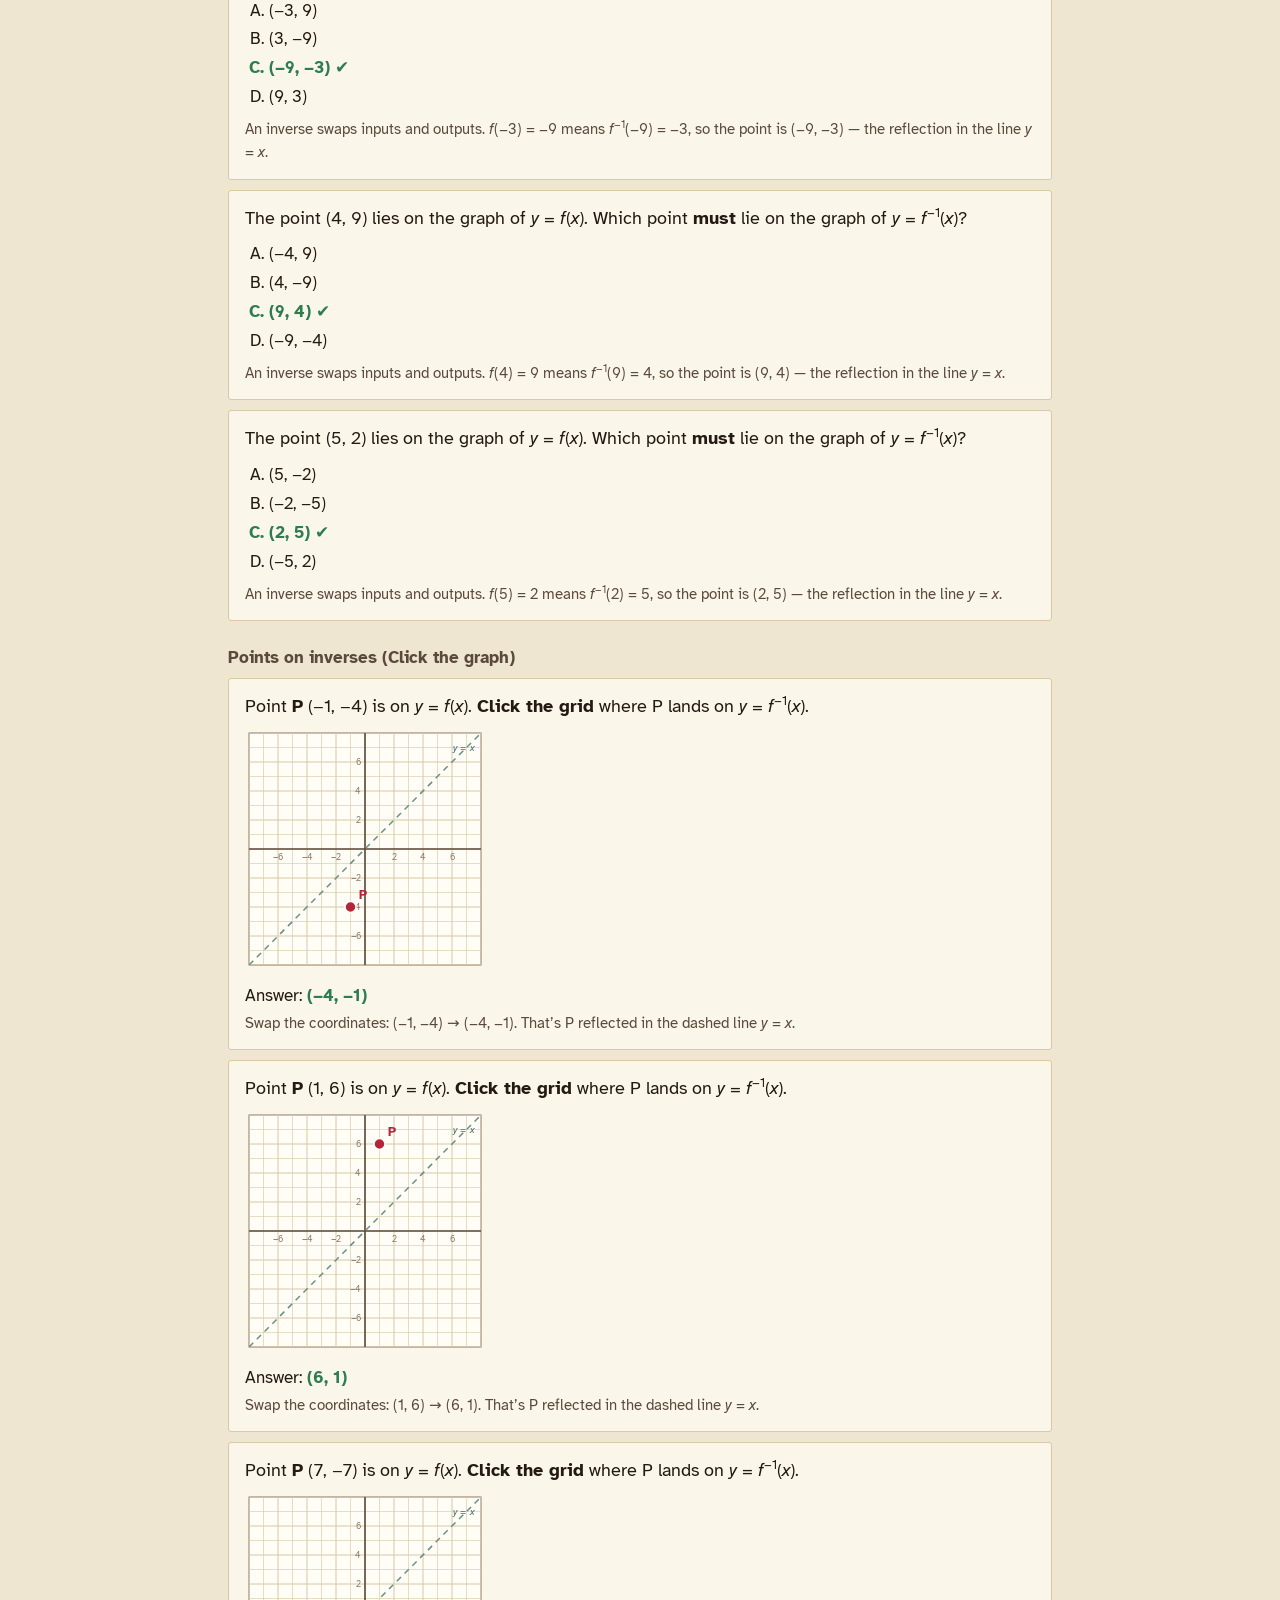
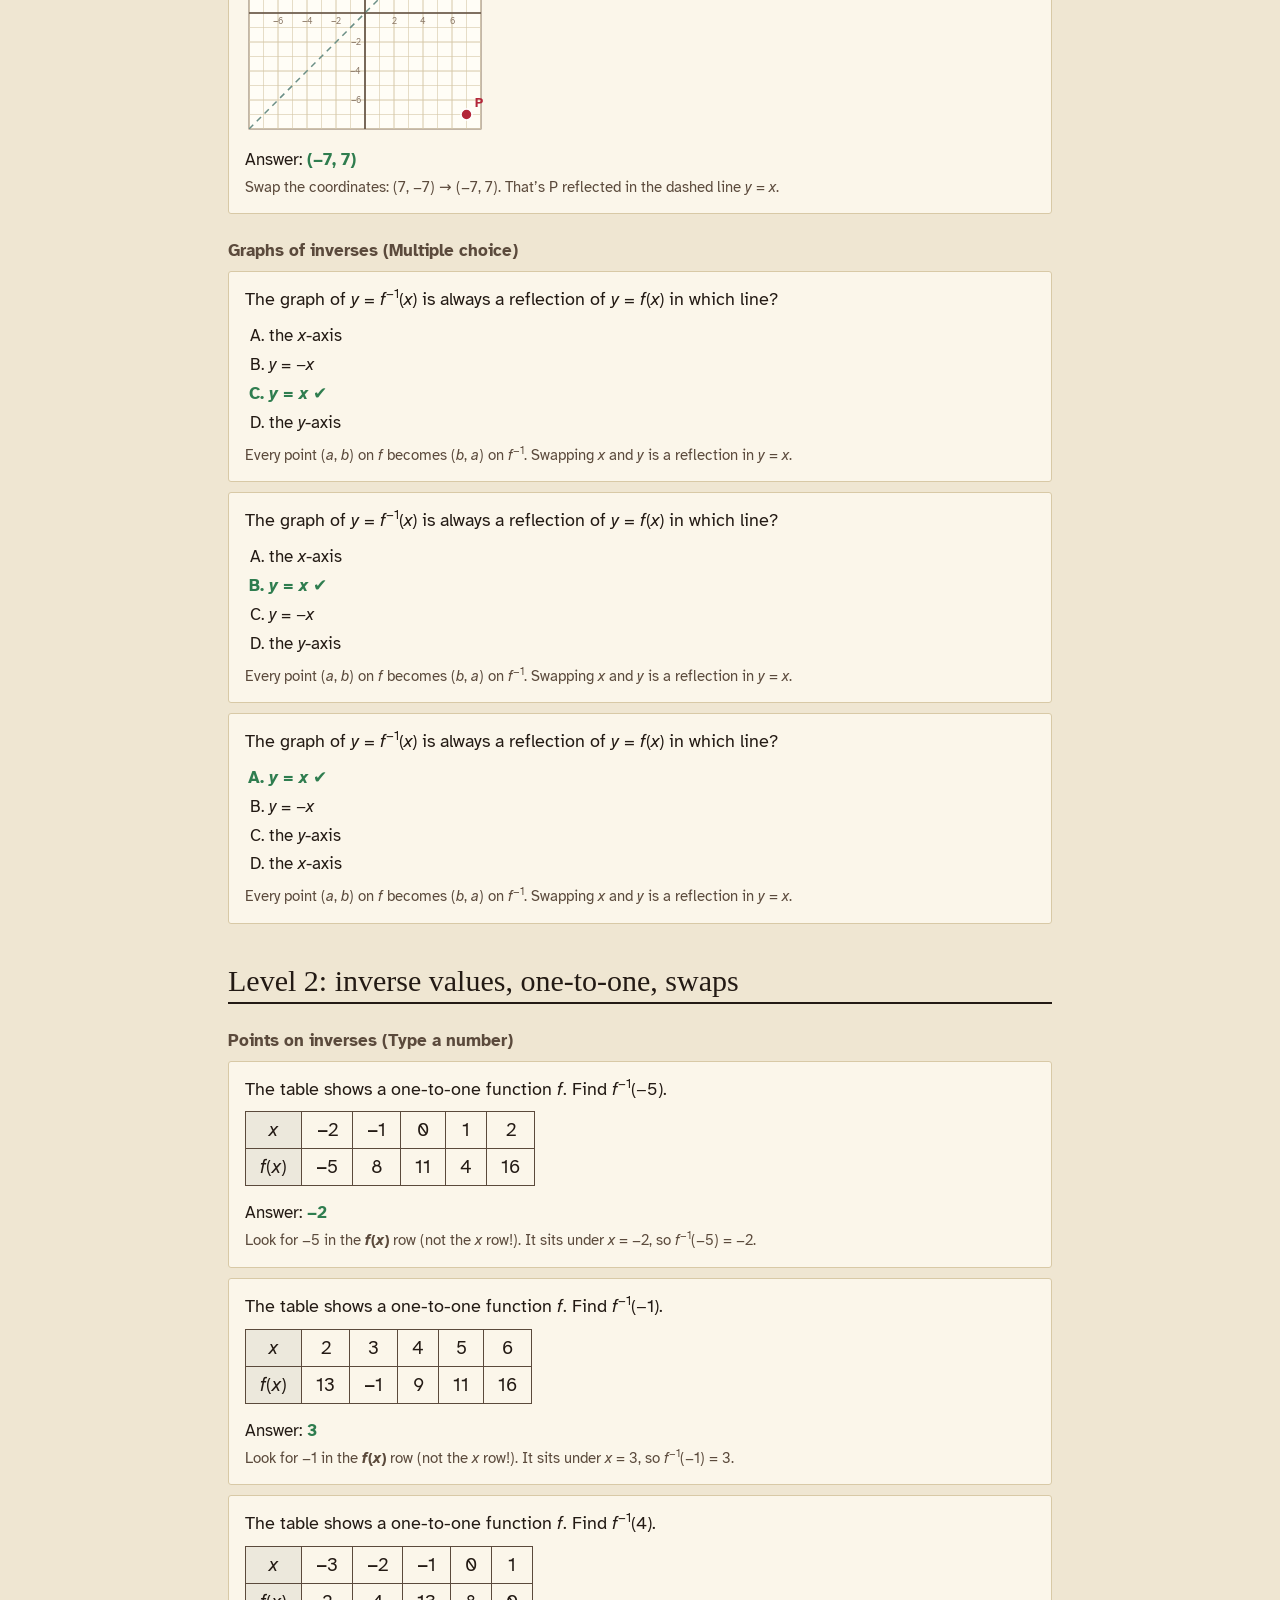
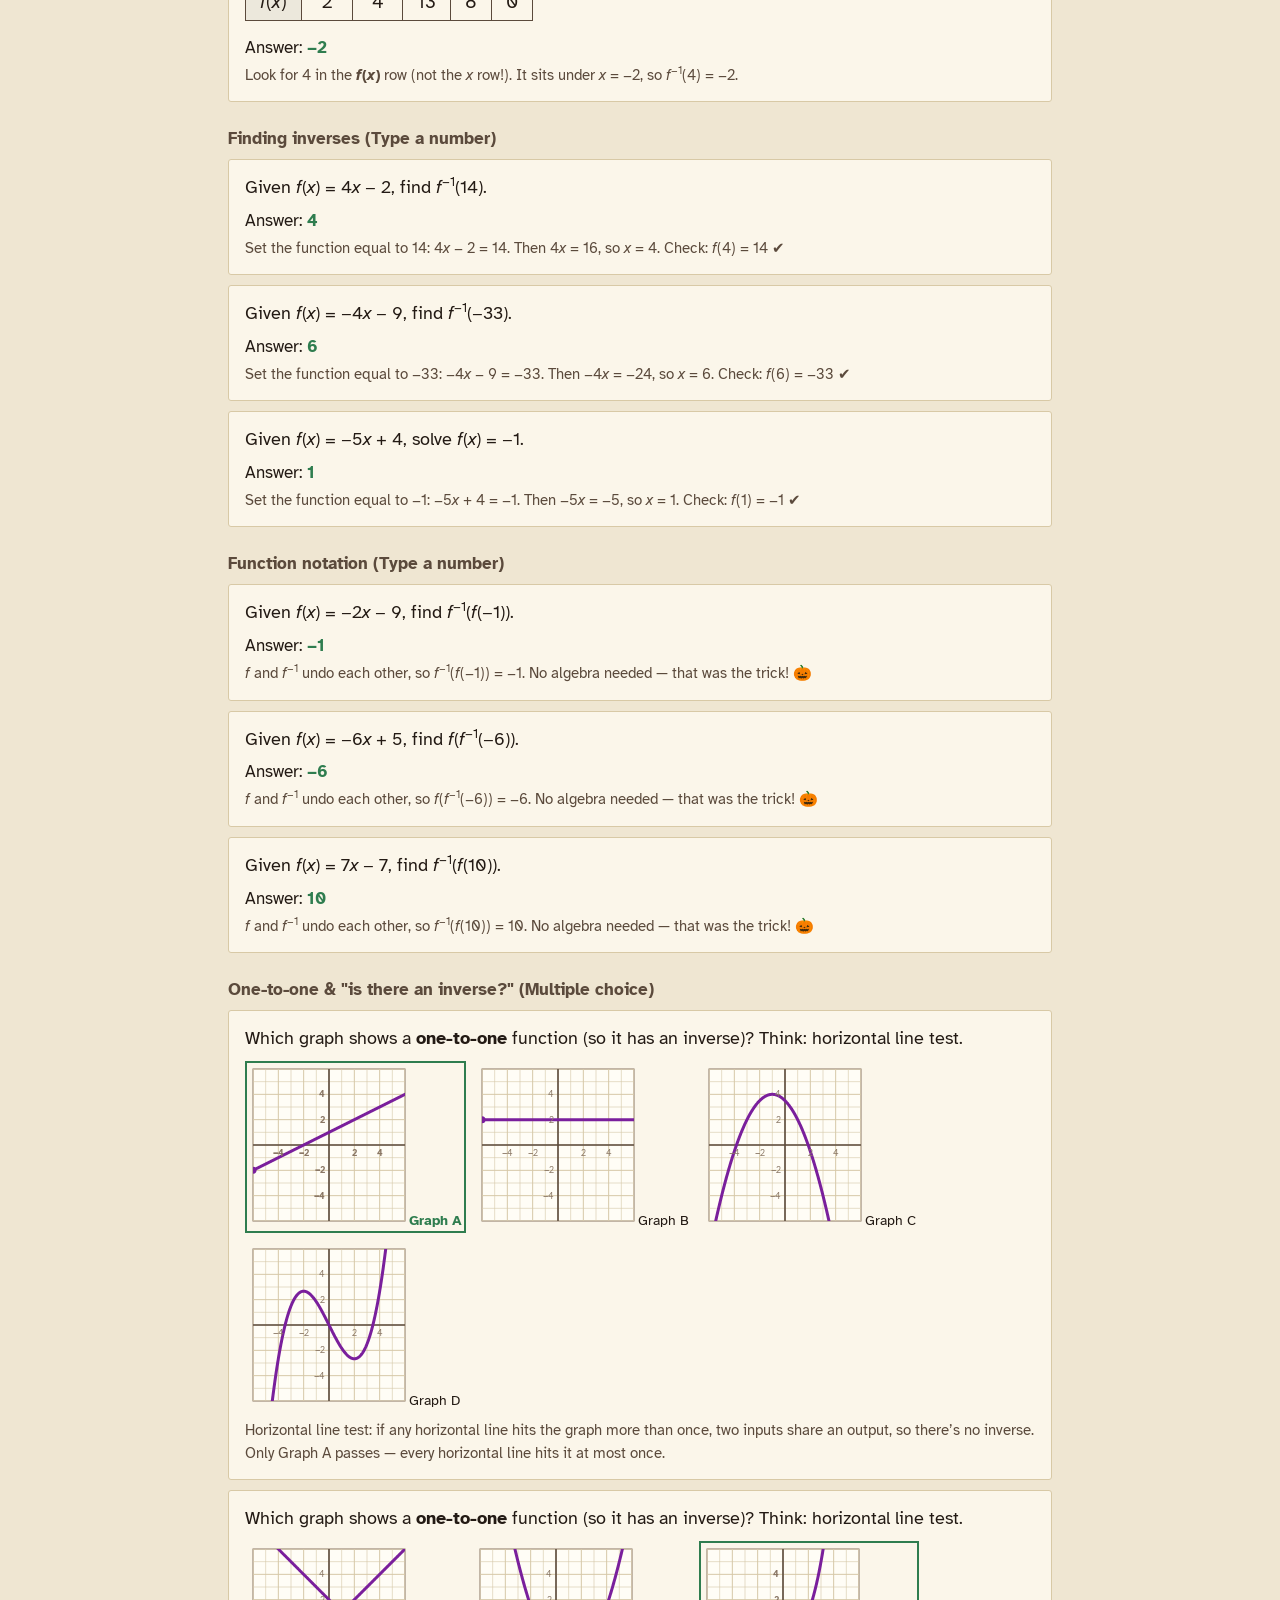
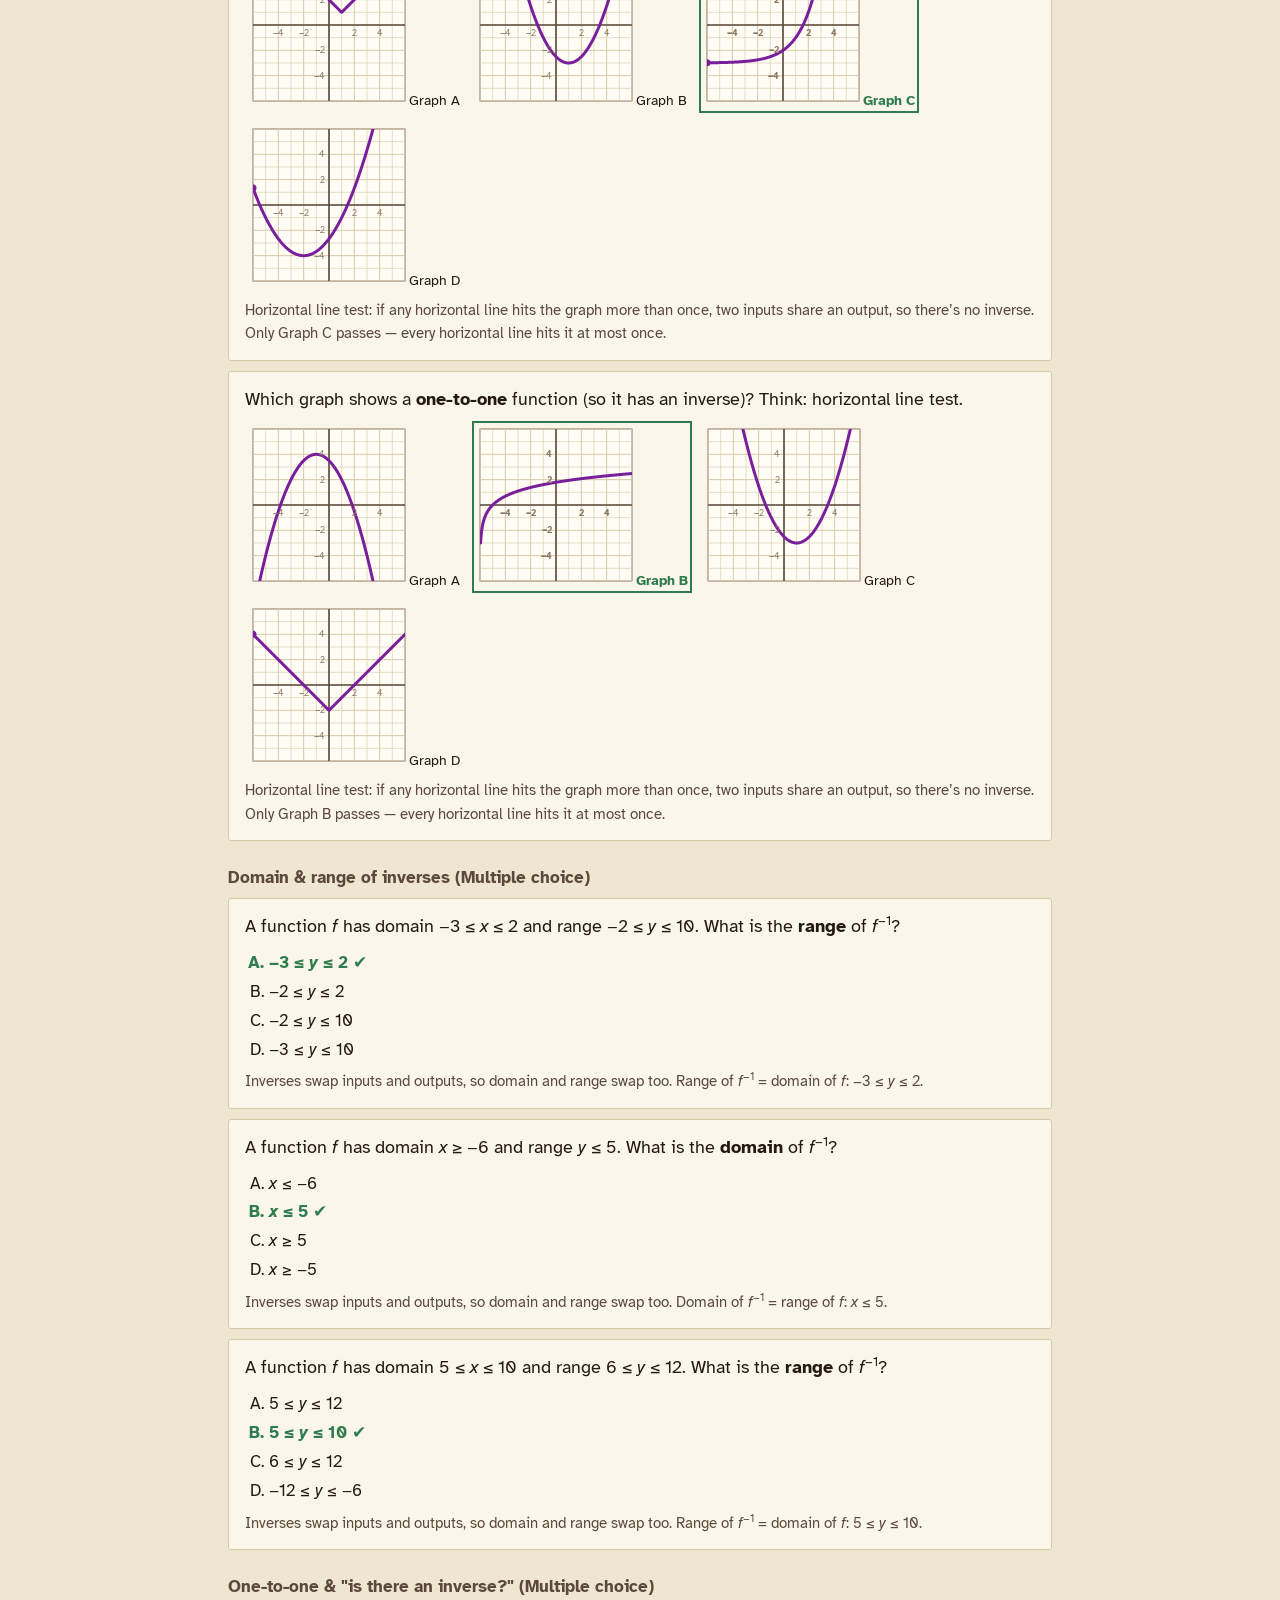
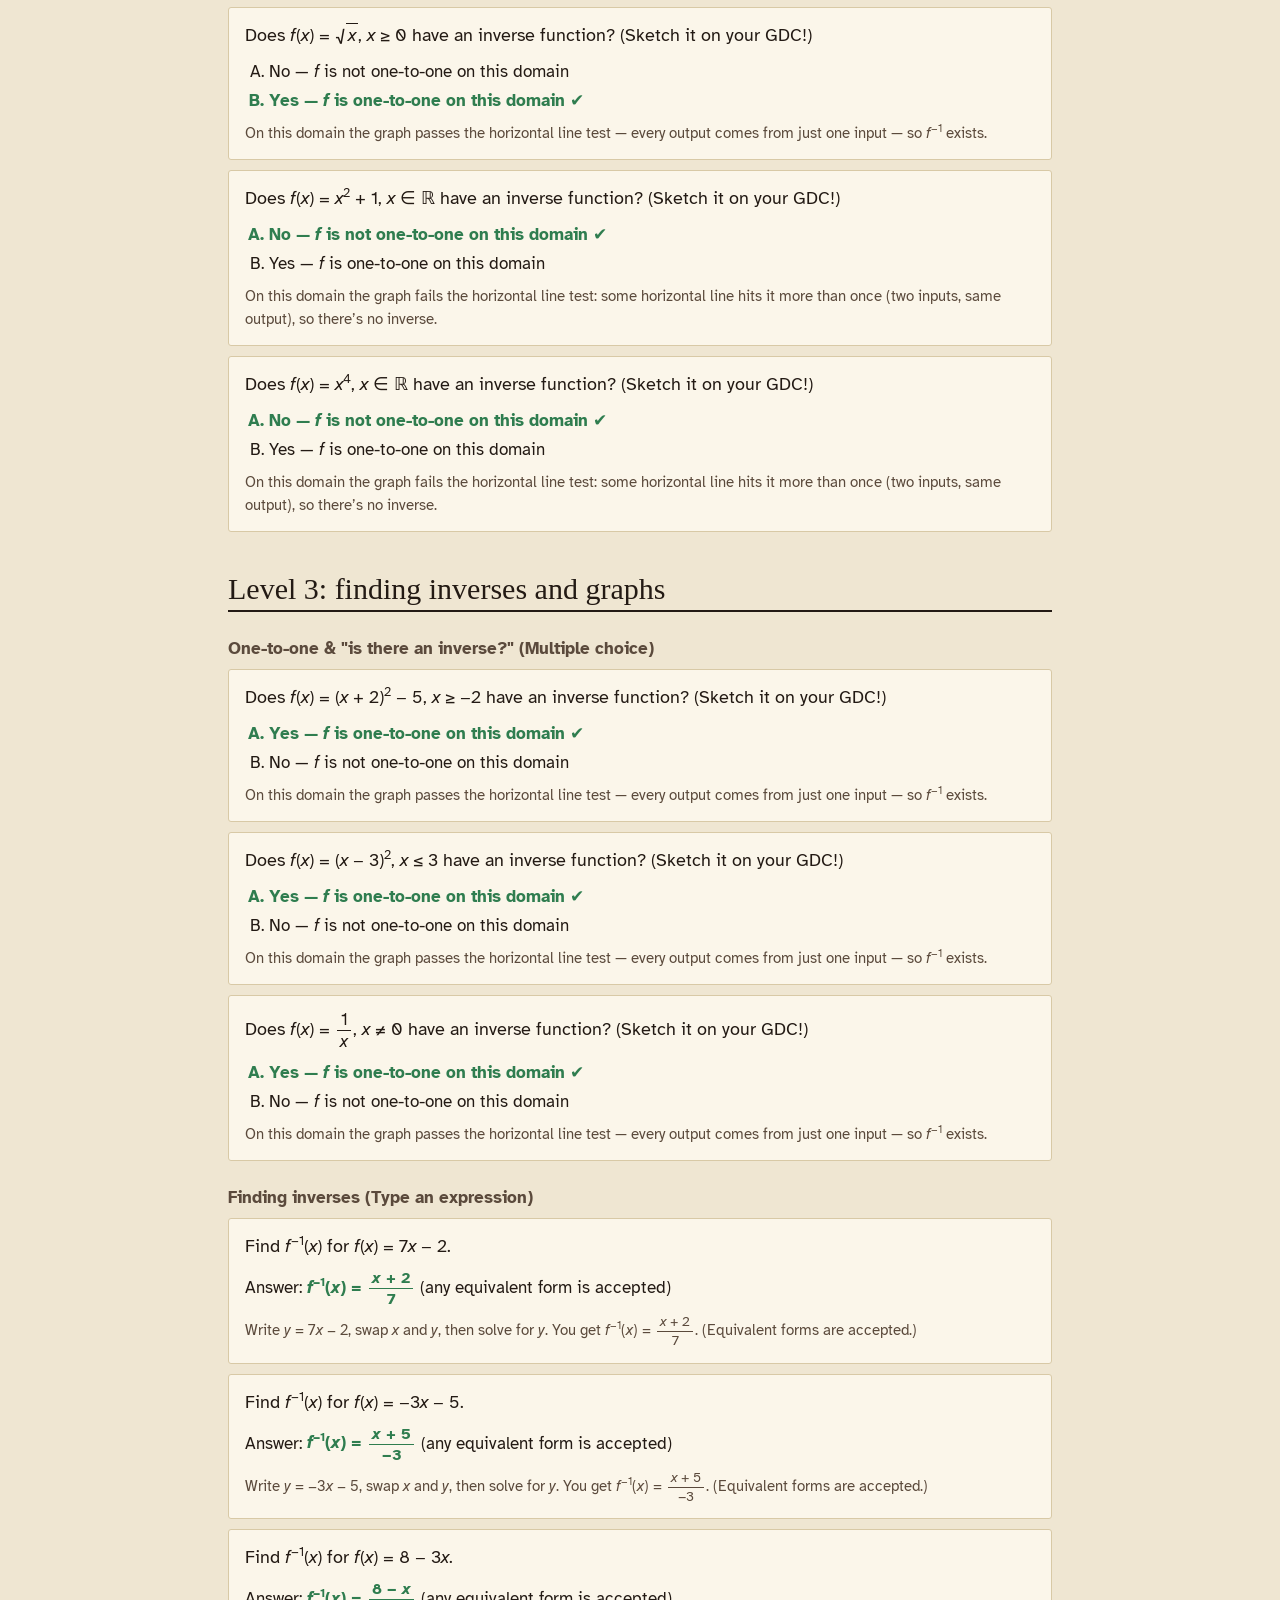
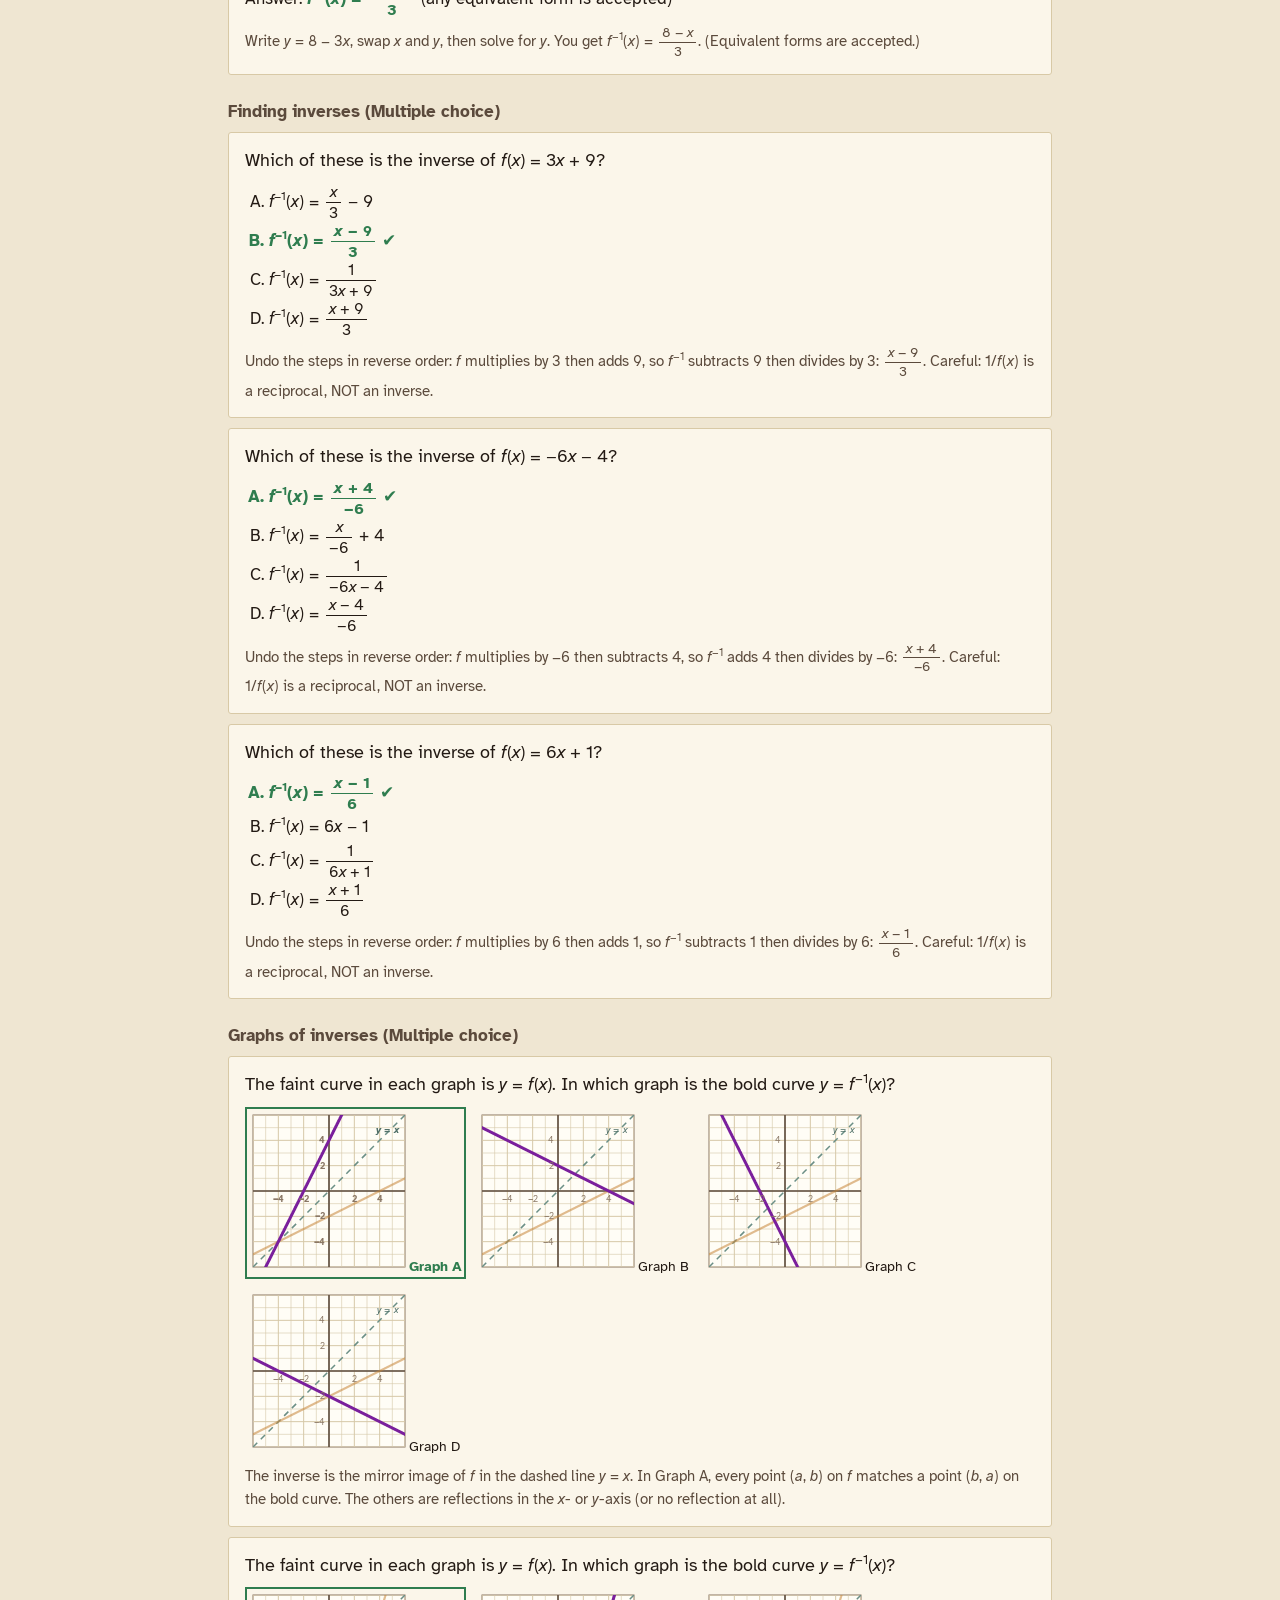
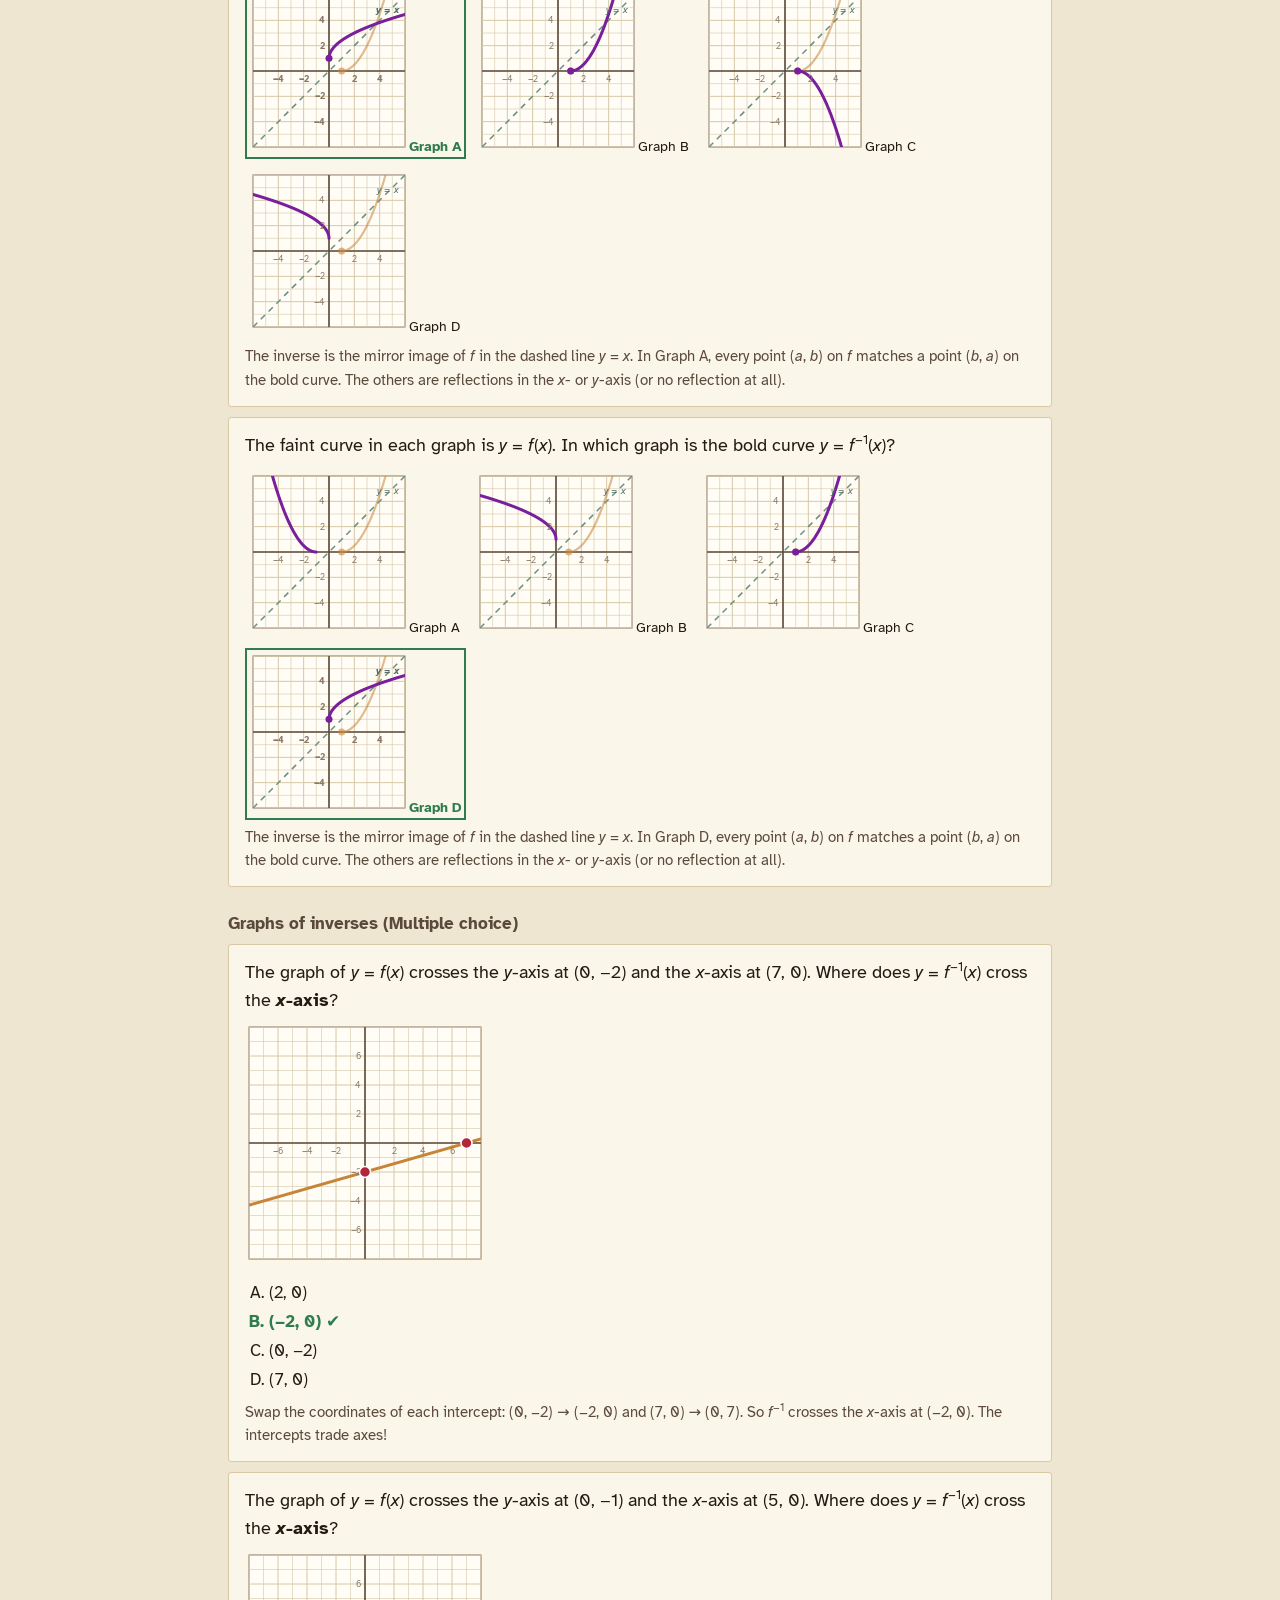
==== commit b11d85e0: "Publish 2026-11-14" ====
--- a/bank.html
+++ b/bank.html
@@ -1,4 +1,5 @@
 <!doctype html>
+<!-- (c) Mr. O - free to play, not to copy. -->
 <html lang="en">
 <head>
 <meta charset="utf-8">
@@ -8,77 +9,19 @@
 <link rel="preconnect" href="https://fonts.gstatic.com" crossorigin>
 <link href="https://fonts.googleapis.com/css2?family=Atkinson+Hyperlegible:ital,wght@0,400;0,700;1,400&family=IM+Fell+English:ital@0;1&display=swap" rel="stylesheet">
 <link rel="stylesheet" href="css/style.css">
-<style>
-  html, body { overflow: auto; height: auto; background: var(--page); color: var(--ink); }
-  main { max-width: 860px; margin: 0 auto; padding: 32px 18px 80px; }
-  h1 { font-family: var(--title); font-weight: 400; font-size: 46px; margin: 0 0 6px; color: var(--blood); }
-  h2 { font-family: var(--title); font-weight: 400; font-size: 30px; margin: 40px 0 4px; border-bottom: 2px solid var(--ink); padding-bottom: 4px; }
-  h3 { font-size: 17px; margin: 26px 0 8px; color: var(--ink-soft); }
-  .lead { font-size: 17px; line-height: 1.6; max-width: 70ch; }
-  .q { border: 1px solid var(--page-edge); background: #fbf6ea; padding: 14px 16px; margin: 10px 0; border-radius: 3px; }
-  .q .prompt { font-size: 18px; line-height: 1.55; margin-bottom: 8px; }
-  .q ol { margin: 6px 0; padding-left: 24px; font-size: 17px; line-height: 1.7; }
-  .q li.ok { font-weight: 700; color: var(--right); }
-  .q li.ok::after { content: '  \2714'; }
-  .gopts { display: flex; gap: 8px; flex-wrap: wrap; }
-  .gopts div { text-align: center; font-size: 14px; border: 2px solid transparent; padding: 2px; }
-  .gopts div.ok { border-color: var(--right); font-weight: 700; color: var(--right); }
-  .key { font-size: 17px; margin-top: 6px; }
-  .key b { color: var(--right); }
-  .ex { font-size: 15px; color: var(--ink-soft); margin-top: 6px; line-height: 1.55; }
-  .bar { display: flex; gap: 10px; align-items: center; flex-wrap: wrap; margin-top: 16px; }
-  .btn.ink { background: var(--ink); color: var(--page); }
-  a { color: var(--blood); }
-  .visual { justify-content: flex-start; }
-</style>
+<style>html,body{overflow:auto;height:auto;background:var(--page);color:var(--ink)}main{max-width:860px;margin:0 auto;padding:32px 18px 80px}h1{font-family:var(--title);font-weight:400;font-size:46px;margin:0 0 6px;color:var(--blood)}h2{font-family:var(--title);font-weight:400;font-size:30px;margin:40px 0 4px;border-bottom:2px solid var(--ink);padding-bottom:4px}h3{font-size:17px;margin:26px 0 8px;color:var(--ink-soft)}.lead{font-size:17px;line-height:1.6;max-width:70ch}.q{border:1px solid var(--page-edge);background:#fbf6ea;padding:14px 16px;margin:10px 0;border-radius:3px}.q .prompt{font-size:18px;line-height:1.55;margin-bottom:8px}.q ol{margin:6px 0;padding-left:24px;font-size:17px;line-height:1.7}.q li.ok{font-weight:700;color:var(--right)}.q li.ok:after{content:"  \2714"}.gopts{display:flex;gap:8px;flex-wrap:wrap}.gopts div{text-align:center;font-size:14px;border:2px solid transparent;padding:2px}.gopts div.ok{border-color:var(--right);font-weight:700;color:var(--right)}.key{font-size:17px;margin-top:6px}.key b{color:var(--right)}.ex{font-size:15px;color:var(--ink-soft);margin-top:6px;line-height:1.55}.bar{display:flex;gap:10px;align-items:center;flex-wrap:wrap;margin-top:16px}.btn.ink{background:var(--ink);color:var(--page)}a{color:var(--blood)}.visual{justify-content:flex-start}</style>
 </head>
 <body>
 <main>
-  <h1>Inverse Haunt answer key</h1>
-  <p class="lead">Every question in the game comes from one of the generators below, with fresh numbers each time. Here are three random samples of each, with the answer and the explanation students see. Every generator is also checked by an automated test that re-solves thousands of versions numerically.</p>
-  <p class="lead">Floor 1 uses level 1 questions, floor 2 mixes levels 1 and 2, floor 3 mixes 2 and 3, floor 4 mixes 3 and 4, and the Attic is mostly level 4.</p>
-  <div class="bar"><button class="btn ink" id="again" type="button">New samples</button><a href="index.html">Back to the game</a></div>
-  <div id="out"></div>
+<h1>Inverse Haunt answer key</h1>
+<p class="lead">Every question in the game comes from one of the generators below, with fresh numbers each time. Here are three random samples of each, with the answer and the explanation students see. Every generator is also checked by an automated test that re-solves thousands of versions numerically.</p>
+<p class="lead">Floor 1 uses level 1 questions, floor 2 mixes levels 1 and 2, floor 3 mixes 2 and 3, floor 4 mixes 3 and 4, and the Attic is mostly level 4.</p>
+<div class="bar"><button class="btn ink" id="again" type="button">New samples</button><a href="index.html">Back to the game</a></div>
+<div id="out"></div>
 </main>
 <script src="js/mathcore.js"></script>
 <script src="js/questions.js"></script>
 <script src="js/render.js"></script>
-<script>
-(function () {
-  const LEVELS = { 1: 'Level 1: diagrams and notation', 2: 'Level 2: inverse values, one-to-one, swaps', 3: 'Level 3: finding inverses and graphs', 4: 'Level 4: hard and tricky' };
-  const TYPE = { mc: 'Multiple choice', num: 'Type a number', expr: 'Type an expression', point: 'Click the graph' };
-  function draw(seed) {
-    const out = document.getElementById('out'); out.innerHTML = '';
-    let tier = 0;
-    for (const g of Questions.GENERATORS.slice().sort((a, b) => a.tier - b.tier)) {
-      if (g.tier !== tier) { tier = g.tier; const h = document.createElement('h2'); h.textContent = LEVELS[tier]; out.appendChild(h); }
-      const rng = MathCore.RNG(seed + g.id);
-      const first = Questions.build(g, rng);
-      const h3 = document.createElement('h3'); h3.textContent = first.topicName + ' (' + TYPE[first.type] + ')'; out.appendChild(h3);
-      for (let i = 0; i < 3; i++) {
-        const q = i === 0 ? first : Questions.build(g, rng);
-        const box = document.createElement('div'); box.className = 'q';
-        box.innerHTML = '<div class="prompt">' + q.prompt + '</div>';
-        const v = Render.visual(q.visual, 240);
-        if (v) { const w = document.createElement('div'); w.className = 'visual'; w.appendChild(v); box.appendChild(w); }
-        if (q.type === 'mc' && q.options.some(o => o.visual)) {
-          const w = document.createElement('div'); w.className = 'gopts';
-          q.options.forEach((o, k) => { const d = document.createElement('div'); if (k === q.correct) d.className = 'ok'; d.textContent = o.html; d.prepend(Render.visual(o.visual, 160)); w.appendChild(d); });
-          box.appendChild(w);
-        } else if (q.type === 'mc') {
-          box.insertAdjacentHTML('beforeend', '<ol type="A">' + q.options.map((o, k) => '<li class="' + (k === q.correct ? 'ok' : '') + '">' + o.html + '</li>').join('') + '</ol>');
-        } else {
-          box.insertAdjacentHTML('beforeend', '<div class="key">Answer: <b>' + Render.answerHtml(q) + '</b>' + (q.type === 'expr' ? ' (any equivalent form is accepted)' : '') + '</div>');
-        }
-        box.insertAdjacentHTML('beforeend', '<div class="ex">' + q.explain + '</div>');
-        out.appendChild(box);
-      }
-    }
-  }
-  let n = 0;
-  draw('bank' + Date.now());
-  document.getElementById('again').onclick = () => draw('bank' + Date.now() + (n++));
-})();
-</script>
+<script>(function(){const v={1:"Level 1: diagrams and notation",2:"Level 2: inverse values, one-to-one, swaps",3:"Level 3: finding inverses and graphs",4:"Level 4: hard and tricky"},h={mc:"Multiple choice",num:"Type a number",expr:"Type an expression",point:"Click the graph"};function p(E){const a=document.getElementById("out");a.innerHTML="";let r=0;for(const o of Questions.GENERATORS.slice().sort((c,s)=>c.tier-s.tier)){if(o.tier!==r){r=o.tier;const i=document.createElement("h2");i.textContent=v[r],a.appendChild(i)}const c=MathCore.RNG(E+o.id),s=Questions.build(o,c),m=document.createElement("h3");m.textContent=s.topicName+" ("+h[s.type]+")",a.appendChild(m);for(let i=0;i<3;i++){const e=i===0?s:Questions.build(o,c),n=document.createElement("div");n.className="q",n.innerHTML='<div class="prompt">'+e.prompt+"</div>";const u=Render.visual(e.visual,240);if(u){const t=document.createElement("div");t.className="visual",t.appendChild(u),n.appendChild(t)}if(e.type==="mc"&&e.options.some(t=>t.visual)){const t=document.createElement("div");t.className="gopts",e.options.forEach((d,y)=>{const l=document.createElement("div");y===e.correct&&(l.className="ok"),l.textContent=d.html,l.prepend(Render.visual(d.visual,160)),t.appendChild(l)}),n.appendChild(t)}else e.type==="mc"?n.insertAdjacentHTML("beforeend",'<ol type="A">'+e.options.map((t,d)=>'<li class="'+(d===e.correct?"ok":"")+'">'+t.html+"</li>").join("")+"</ol>"):n.insertAdjacentHTML("beforeend",'<div class="key">Answer: <b>'+Render.answerHtml(e)+"</b>"+(e.type==="expr"?" (any equivalent form is accepted)":"")+"</div>");n.insertAdjacentHTML("beforeend",'<div class="ex">'+e.explain+"</div>"),a.appendChild(n)}}}let f=0;p("bank"+Date.now()),document.getElementById("again").onclick=()=>p("bank"+Date.now()+f++)})();</script>
 </body>
-</html>
+</html>
--- a/css/style.css
+++ b/css/style.css
@@ -1,159 +1 @@
-:root {
-  --void: #0b0812;
-  --wall: #241829;
-  --wall-hi: #3a2742;
-  --candle: #f2c46d;
-  --candle-dim: #a8833e;
-  --ghost: #9fe3c4;
-  --blood: #b3263a;
-  --page: #efe6d2;
-  --page-edge: #d8c9a6;
-  --ink: #231a14;
-  --ink-soft: #5b4a3c;
-  --right: #2f7d4f;
-  --wrong: #a3213a;
-  --title: 'IM Fell English', 'Iowan Old Style', Georgia, serif;
-  --body: 'Atkinson Hyperlegible', 'Segoe UI', system-ui, sans-serif;
-}
-* { box-sizing: border-box; }
-html, body { margin: 0; height: 100%; background: var(--void); color: var(--page); font-family: var(--body); overflow: hidden; }
-button, input { font: inherit; }
-[hidden] { display: none !important; }
-:focus-visible { outline: 3px solid var(--candle); outline-offset: 2px; }
-
-#game { position: fixed; inset: 0; width: 100%; height: 100%; display: block; cursor: pointer; touch-action: none; }
-
-/* ---------- screens ---------- */
-.screen { position: fixed; inset: 0; display: none; align-items: center; justify-content: center; padding: 16px; z-index: 20; overflow-y: auto; }
-.screen.on { display: flex; }
-#title { background: radial-gradient(ellipse at 50% 38%, #2a1830 0%, var(--void) 62%); }
-.title-wrap { width: min(560px, 100%); text-align: center; }
-.title-wrap h1 { font-family: var(--title); font-weight: 400; font-size: clamp(54px, 11vw, 104px); line-height: .9; margin: 0 0 6px; color: var(--candle);
-  text-shadow: 0 0 18px rgba(242, 196, 109, .45), 0 0 60px rgba(242, 196, 109, .2); letter-spacing: -1px; }
-.title-wrap h1 .inv { display: inline-block; transform: scaleX(-1); }
-.tag { font-family: var(--title); font-style: italic; font-size: 20px; color: var(--ghost); margin: 0 0 28px; opacity: .85; }
-.panel { background: rgba(36, 24, 41, .72); border: 1px solid var(--wall-hi); border-radius: 6px; padding: 20px; text-align: left; }
-.row { display: flex; gap: 10px; align-items: center; flex-wrap: wrap; margin-bottom: 14px; }
-.row:last-child { margin-bottom: 0; }
-label.field { display: flex; flex-direction: column; gap: 4px; flex: 1; min-width: 180px; font-size: 14px; color: #cdbfd1; }
-label.field input { background: var(--void); border: 1px solid var(--wall-hi); color: var(--page); padding: 10px 12px; border-radius: 4px; }
-.toggle { display: flex; align-items: center; gap: 10px; cursor: pointer; font-size: 15px; color: #e3d8e6; }
-.toggle input { width: 20px; height: 20px; accent-color: var(--ghost); }
-.hint { font-size: 13px; color: #9d8fa3; margin: 4px 0 0; line-height: 1.4; }
-.btn { background: var(--candle); color: var(--ink); border: 0; border-radius: 4px; padding: 12px 22px; font-weight: 700; cursor: pointer; font-size: 17px; }
-.btn:hover { background: #ffd789; }
-.btn.ghost { background: transparent; color: var(--candle); border: 1px solid var(--candle-dim); }
-.btn.ghost:hover { background: rgba(242, 196, 109, .1); }
-.btn.big { font-size: 20px; padding: 14px 34px; width: 100%; }
-.controls { font-size: 14px; color: #b9abbf; margin-top: 18px; line-height: 1.6; text-align: center; }
-kbd { background: var(--wall); border: 1px solid var(--wall-hi); border-radius: 3px; padding: 1px 6px; font-size: 13px; color: var(--page); }
-.teacher { margin-top: 12px; font-size: 13px; text-align: center; }
-.teacher a { color: var(--ghost); }
-
-/* ---------- HUD ---------- */
-#hud { position: fixed; top: 0; left: 0; right: 0; display: none; justify-content: space-between; align-items: flex-start; padding: 12px 16px; pointer-events: none; z-index: 10; gap: 12px; }
-#hud.on { display: flex; }
-.hud-l, .hud-r { display: flex; flex-direction: column; gap: 6px; }
-.hud-r { align-items: flex-end; text-align: right; }
-.floorname { font-family: var(--title); font-size: 26px; color: var(--candle); text-shadow: 0 0 10px rgba(0,0,0,.9); line-height: 1; }
-.hudline { font-size: 15px; color: var(--page); text-shadow: 0 1px 3px #000; display: flex; gap: 10px; align-items: center; }
-.candles { letter-spacing: 2px; font-size: 18px; }
-.candles .out { opacity: .22; filter: grayscale(1); }
-.battery { width: 90px; height: 12px; border: 1px solid var(--candle-dim); border-radius: 2px; position: relative; }
-.battery i { position: absolute; left: 1px; top: 1px; bottom: 1px; background: var(--candle); border-radius: 1px; }
-.battery.low i { background: var(--blood); }
-.score { font-size: 22px; font-weight: 700; color: var(--candle); }
-#pauseBtn { pointer-events: auto; background: rgba(11,8,18,.6); color: var(--page); border: 1px solid var(--wall-hi); border-radius: 4px; padding: 4px 10px; cursor: pointer; font-size: 14px; }
-#lookHint { position: fixed; left: 50%; bottom: 18px; transform: translateX(-50%); z-index: 11; font-size: 14px; color: var(--page); background: rgba(11,8,18,.7); border: 1px solid var(--wall-hi); padding: 6px 12px; border-radius: 4px; pointer-events: none; display: none; }
-#lookHint.on { display: block; }
-#toast { position: fixed; left: 50%; top: 22%; transform: translateX(-50%); font-family: var(--title); font-size: clamp(28px, 6vw, 48px); color: var(--candle);
-  text-shadow: 0 0 20px rgba(0,0,0,1), 0 0 30px rgba(242,196,109,.4); pointer-events: none; z-index: 12; opacity: 0; transition: opacity .3s; text-align: center; white-space: nowrap; }
-#toast.on { opacity: 1; }
-#toast small { display: block; font-family: var(--body); font-size: 16px; color: var(--page); margin-top: 4px; }
-
-/* ---------- question card: the yellowed exam page ---------- */
-#qwrap { background: rgba(5, 3, 8, .82); z-index: 30; align-items: flex-start; }
-.card { width: min(720px, 100%); margin: auto; background: var(--page); color: var(--ink); border-radius: 2px; padding: 26px 30px 24px;
-  box-shadow: 0 0 0 1px var(--page-edge), 0 18px 60px rgba(0,0,0,.8), inset 0 0 60px rgba(150, 120, 70, .18);
-  position: relative; transform: rotate(-.4deg); }
-.card::before { content: ''; position: absolute; top: -9px; left: 50%; width: 18px; height: 18px; margin-left: -9px; border-radius: 50%;
-  background: radial-gradient(circle at 35% 35%, #e4555f, var(--blood) 60%, #5e0f1b); box-shadow: 0 2px 4px rgba(0,0,0,.5); }
-.card .why { font-family: var(--title); font-size: 24px; color: var(--blood); margin: 0 0 2px; }
-.card .meta { font-size: 13px; color: var(--ink-soft); margin: 0 0 14px; }
-.card .prompt { font-size: 20px; line-height: 1.55; margin: 0 0 16px; }
-.visual { display: flex; justify-content: center; margin: 4px 0 16px; }
-.visual svg { max-width: 100%; height: auto; }
-.opts { display: grid; gap: 10px; }
-.opts.graphs { grid-template-columns: minmax(0, 1fr) minmax(0, 1fr); }
-.opt.graph svg { max-width: 100%; height: auto; }
-.opt { text-align: left; background: #fbf6ea; border: 2px solid var(--page-edge); border-radius: 4px; padding: 12px 14px; font-size: 18px; color: var(--ink); cursor: pointer; line-height: 1.5; }
-.opt:hover:not(:disabled) { border-color: var(--ink-soft); background: #fff; }
-.opt.graph { padding: 8px; text-align: center; }
-.opt.graph b { display: block; font-size: 16px; margin-bottom: 4px; }
-.opt.right { border-color: var(--right); background: #e3f1e5; }
-.opt.wrong { border-color: var(--wrong); background: #f6dfe1; }
-.opt:disabled { cursor: default; }
-.answer-row { display: flex; gap: 10px; align-items: stretch; flex-wrap: wrap; }
-.answer-row .lhs { font-size: 20px; align-self: center; }
-.answer-row input { flex: 1; min-width: 160px; font-size: 22px; padding: 10px 12px; border: 2px solid var(--ink-soft); background: #fffdf6; color: var(--ink); border-radius: 4px; }
-.answer-row .btn { background: var(--ink); color: var(--page); }
-.answer-row .btn:hover { background: #3c2f25; }
-.keys { display: flex; gap: 6px; margin-top: 8px; flex-wrap: wrap; }
-.keys button { background: #fbf6ea; border: 1px solid var(--page-edge); border-radius: 3px; padding: 6px 12px; font-size: 17px; cursor: pointer; color: var(--ink); min-width: 42px; }
-.reads { font-size: 15px; color: var(--ink-soft); margin-top: 8px; min-height: 26px; }
-.err { color: var(--wrong); font-size: 15px; margin-top: 6px; min-height: 20px; }
-.feedback { margin-top: 16px; padding: 14px 16px; border-left: 5px solid; background: rgba(255,255,255,.55); font-size: 17px; line-height: 1.6; }
-.feedback.good { border-color: var(--right); }
-.feedback.bad { border-color: var(--wrong); }
-.feedback h3 { margin: 0 0 6px; font-family: var(--title); font-weight: 400; font-size: 26px; }
-.feedback.good h3 { color: var(--right); }
-.feedback.bad h3 { color: var(--wrong); }
-.feedback .ans { font-size: 18px; margin-bottom: 6px; }
-.cont { margin-top: 14px; display: flex; justify-content: flex-end; }
-.cont .btn { background: var(--ink); color: var(--page); }
-.calc { font-size: 13px; color: var(--ink-soft); }
-
-/* math typesetting */
-.mx { white-space: nowrap; }
-.frac { display: inline-flex; flex-direction: column; vertical-align: middle; text-align: center; margin: 0 2px; font-size: .92em; line-height: 1.15; }
-.frac > span:first-child { border-bottom: 1.5px solid currentColor; padding: 0 3px 1px; }
-.frac > span:last-child { padding: 1px 3px 0; }
-.rad { border-top: 1.5px solid currentColor; padding: 0 2px; margin-left: 1px; }
-sup, sub { font-size: .7em; line-height: 0; }
-table.tbl { border-collapse: collapse; font-size: 19px; }
-table.tbl th, table.tbl td { border: 1.5px solid var(--ink-soft); padding: 6px 14px; text-align: center; }
-table.tbl th { background: rgba(0,0,0,.06); font-weight: 400; }
-
-/* ---------- jumpscare ---------- */
-#scare { position: fixed; inset: 0; z-index: 50; display: none; background: #000; }
-#scare.on { display: block; animation: shake .09s infinite; }
-#scare canvas { width: 100%; height: 100%; display: block; }
-@keyframes shake { 0% { transform: translate(0,0) } 25% { transform: translate(-14px, 8px) } 50% { transform: translate(12px,-10px) } 75% { transform: translate(-8px,-6px) } 100% { transform: translate(0,0) } }
-#flash { position: fixed; inset: 0; z-index: 45; pointer-events: none; background: #fff; opacity: 0; }
-
-/* ---------- between floors / end ---------- */
-.dark { background: rgba(5,3,8,.9); }
-.mid { text-align: center; max-width: 560px; }
-.mid h2 { font-family: var(--title); font-weight: 400; font-size: clamp(40px, 8vw, 64px); color: var(--candle); margin: 0 0 8px; line-height: 1; }
-.mid p { font-size: 18px; line-height: 1.55; color: #ddd0e0; }
-.endcard { width: min(640px, 100%); margin: auto; }
-.endcard h2 { font-family: var(--title); font-weight: 400; color: var(--blood); font-size: 44px; margin: 0; }
-.stats { display: grid; grid-template-columns: repeat(4, 1fr); gap: 8px; margin: 16px 0; text-align: center; }
-.stats div { border: 1px solid var(--page-edge); padding: 8px 4px; }
-.stats b { display: block; font-size: 26px; }
-.stats span { font-size: 13px; color: var(--ink-soft); }
-.topics { width: 100%; border-collapse: collapse; font-size: 16px; }
-.topics td { padding: 6px 4px; border-bottom: 1px solid var(--page-edge); }
-.topics td:last-child { text-align: right; white-space: nowrap; }
-.bar { height: 8px; background: var(--page-edge); border-radius: 4px; overflow: hidden; margin-top: 3px; }
-.bar i { display: block; height: 100%; background: var(--right); }
-.code-line { font-size: 15px; color: var(--ink-soft); margin-top: 12px; }
-
-@media (max-width: 560px) {
-  .card { padding: 22px 16px 18px; transform: none; }
-  .card .prompt { font-size: 18px; }
-  .opts.graphs { gap: 6px; }
-  .stats { grid-template-columns: repeat(2, 1fr); }
-  .floorname { font-size: 20px; }
-}
-@media (prefers-reduced-motion: reduce) { #scare.on { animation: none; } }
+:root{--void: #0b0812;--wall: #241829;--wall-hi: #3a2742;--candle: #f2c46d;--candle-dim: #a8833e;--ghost: #9fe3c4;--blood: #b3263a;--page: #efe6d2;--page-edge: #d8c9a6;--ink: #231a14;--ink-soft: #5b4a3c;--right: #2f7d4f;--wrong: #a3213a;--title: "IM Fell English", "Iowan Old Style", Georgia, serif;--body: "Atkinson Hyperlegible", "Segoe UI", system-ui, sans-serif}*{box-sizing:border-box}html,body{margin:0;height:100%;background:var(--void);color:var(--page);font-family:var(--body);overflow:hidden}button,input{font:inherit}[hidden]{display:none!important}:focus-visible{outline:3px solid var(--candle);outline-offset:2px}#game{position:fixed;inset:0;width:100%;height:100%;display:block;cursor:pointer;touch-action:none}.screen{position:fixed;inset:0;display:none;align-items:center;justify-content:center;padding:16px;z-index:20;overflow-y:auto}.screen.on{display:flex}#title{background:radial-gradient(ellipse at 50% 38%,#2a1830 0%,var(--void) 62%)}.title-wrap{width:min(560px,100%);text-align:center}.title-wrap h1{font-family:var(--title);font-weight:400;font-size:clamp(54px,11vw,104px);line-height:.9;margin:0 0 6px;color:var(--candle);text-shadow:0 0 18px rgba(242,196,109,.45),0 0 60px rgba(242,196,109,.2);letter-spacing:-1px}.title-wrap h1 .inv{display:inline-block;transform:scaleX(-1)}.tag{font-family:var(--title);font-style:italic;font-size:20px;color:var(--ghost);margin:0 0 28px;opacity:.85}.panel{background:#241829b8;border:1px solid var(--wall-hi);border-radius:6px;padding:20px;text-align:left}.row{display:flex;gap:10px;align-items:center;flex-wrap:wrap;margin-bottom:14px}.row:last-child{margin-bottom:0}label.field{display:flex;flex-direction:column;gap:4px;flex:1;min-width:180px;font-size:14px;color:#cdbfd1}label.field input{background:var(--void);border:1px solid var(--wall-hi);color:var(--page);padding:10px 12px;border-radius:4px}.toggle{display:flex;align-items:center;gap:10px;cursor:pointer;font-size:15px;color:#e3d8e6}.toggle input{width:20px;height:20px;accent-color:var(--ghost)}.hint{font-size:13px;color:#9d8fa3;margin:4px 0 0;line-height:1.4}.btn{background:var(--candle);color:var(--ink);border:0;border-radius:4px;padding:12px 22px;font-weight:700;cursor:pointer;font-size:17px}.btn:hover{background:#ffd789}.btn.ghost{background:transparent;color:var(--candle);border:1px solid var(--candle-dim)}.btn.ghost:hover{background:#f2c46d1a}.btn.big{font-size:20px;padding:14px 34px;width:100%}.controls{font-size:14px;color:#b9abbf;margin-top:18px;line-height:1.6;text-align:center}kbd{background:var(--wall);border:1px solid var(--wall-hi);border-radius:3px;padding:1px 6px;font-size:13px;color:var(--page)}.teacher{margin-top:12px;font-size:13px;text-align:center}.teacher a{color:var(--ghost)}#hud{position:fixed;top:0;left:0;right:0;display:none;justify-content:space-between;align-items:flex-start;padding:12px 16px;pointer-events:none;z-index:10;gap:12px}#hud.on{display:flex}.hud-l,.hud-r{display:flex;flex-direction:column;gap:6px}.hud-r{align-items:flex-end;text-align:right}.floorname{font-family:var(--title);font-size:26px;color:var(--candle);text-shadow:0 0 10px rgba(0,0,0,.9);line-height:1}.hudline{font-size:15px;color:var(--page);text-shadow:0 1px 3px #000;display:flex;gap:10px;align-items:center}.candles{letter-spacing:2px;font-size:18px}.candles .out{opacity:.22;filter:grayscale(1)}.battery{width:90px;height:12px;border:1px solid var(--candle-dim);border-radius:2px;position:relative}.battery i{position:absolute;left:1px;top:1px;bottom:1px;background:var(--candle);border-radius:1px}.battery.low i{background:var(--blood)}.score{font-size:22px;font-weight:700;color:var(--candle)}#pauseBtn{pointer-events:auto;background:#0b081299;color:var(--page);border:1px solid var(--wall-hi);border-radius:4px;padding:4px 10px;cursor:pointer;font-size:14px}#lookHint{position:fixed;left:50%;bottom:18px;transform:translate(-50%);z-index:11;font-size:14px;color:var(--page);background:#0b0812b3;border:1px solid var(--wall-hi);padding:6px 12px;border-radius:4px;pointer-events:none;display:none}#lookHint.on{display:block}#toast{position:fixed;left:50%;top:22%;transform:translate(-50%);font-family:var(--title);font-size:clamp(28px,6vw,48px);color:var(--candle);text-shadow:0 0 20px rgba(0,0,0,1),0 0 30px rgba(242,196,109,.4);pointer-events:none;z-index:12;opacity:0;transition:opacity .3s;text-align:center;white-space:nowrap}#toast.on{opacity:1}#toast small{display:block;font-family:var(--body);font-size:16px;color:var(--page);margin-top:4px}#qwrap{background:#050308d1;z-index:30;align-items:flex-start}.card{width:min(720px,100%);margin:auto;background:var(--page);color:var(--ink);border-radius:2px;padding:26px 30px 24px;box-shadow:0 0 0 1px var(--page-edge),0 18px 60px #000c,inset 0 0 60px #9678462e;position:relative;transform:rotate(-.4deg)}.card:before{content:"";position:absolute;top:-9px;left:50%;width:18px;height:18px;margin-left:-9px;border-radius:50%;background:radial-gradient(circle at 35% 35%,#e4555f,var(--blood) 60%,#5e0f1b);box-shadow:0 2px 4px #00000080}.card .why{font-family:var(--title);font-size:24px;color:var(--blood);margin:0 0 2px}.card .meta{font-size:13px;color:var(--ink-soft);margin:0 0 14px}.card .prompt{font-size:20px;line-height:1.55;margin:0 0 16px}.visual{display:flex;justify-content:center;margin:4px 0 16px}.visual svg{max-width:100%;height:auto}.opts{display:grid;gap:10px}.opts.graphs{grid-template-columns:minmax(0,1fr) minmax(0,1fr)}.opt.graph svg{max-width:100%;height:auto}.opt{text-align:left;background:#fbf6ea;border:2px solid var(--page-edge);border-radius:4px;padding:12px 14px;font-size:18px;color:var(--ink);cursor:pointer;line-height:1.5}.opt:hover:not(:disabled){border-color:var(--ink-soft);background:#fff}.opt.graph{padding:8px;text-align:center}.opt.graph b{display:block;font-size:16px;margin-bottom:4px}.opt.right{border-color:var(--right);background:#e3f1e5}.opt.wrong{border-color:var(--wrong);background:#f6dfe1}.opt:disabled{cursor:default}.answer-row{display:flex;gap:10px;align-items:stretch;flex-wrap:wrap}.answer-row .lhs{font-size:20px;align-self:center}.answer-row input{flex:1;min-width:160px;font-size:22px;padding:10px 12px;border:2px solid var(--ink-soft);background:#fffdf6;color:var(--ink);border-radius:4px}.answer-row .btn{background:var(--ink);color:var(--page)}.answer-row .btn:hover{background:#3c2f25}.keys{display:flex;gap:6px;margin-top:8px;flex-wrap:wrap}.keys button{background:#fbf6ea;border:1px solid var(--page-edge);border-radius:3px;padding:6px 12px;font-size:17px;cursor:pointer;color:var(--ink);min-width:42px}.reads{font-size:15px;color:var(--ink-soft);margin-top:8px;min-height:26px}.err{color:var(--wrong);font-size:15px;margin-top:6px;min-height:20px}.feedback{margin-top:16px;padding:14px 16px;border-left:5px solid;background:#ffffff8c;font-size:17px;line-height:1.6}.feedback.good{border-color:var(--right)}.feedback.bad{border-color:var(--wrong)}.feedback h3{margin:0 0 6px;font-family:var(--title);font-weight:400;font-size:26px}.feedback.good h3{color:var(--right)}.feedback.bad h3{color:var(--wrong)}.feedback .ans{font-size:18px;margin-bottom:6px}.cont{margin-top:14px;display:flex;justify-content:flex-end}.cont .btn{background:var(--ink);color:var(--page)}.calc{font-size:13px;color:var(--ink-soft)}.mx{white-space:nowrap}.frac{display:inline-flex;flex-direction:column;vertical-align:middle;text-align:center;margin:0 2px;font-size:.92em;line-height:1.15}.frac>span:first-child{border-bottom:1.5px solid currentColor;padding:0 3px 1px}.frac>span:last-child{padding:1px 3px 0}.rad{border-top:1.5px solid currentColor;padding:0 2px;margin-left:1px}sup,sub{font-size:.7em;line-height:0}table.tbl{border-collapse:collapse;font-size:19px}table.tbl th,table.tbl td{border:1.5px solid var(--ink-soft);padding:6px 14px;text-align:center}table.tbl th{background:#0000000f;font-weight:400}#scare{position:fixed;inset:0;z-index:50;display:none;background:#000}#scare.on{display:block;animation:shake .09s infinite,scarein .12s ease-out}@keyframes scarein{0%{opacity:0}to{opacity:1}}#scare canvas{width:100%;height:100%;display:block}@keyframes shake{0%{transform:translate(0)}25%{transform:translate(-14px,8px)}50%{transform:translate(12px,-10px)}75%{transform:translate(-8px,-6px)}to{transform:translate(0)}}#flash{position:fixed;inset:0;z-index:45;pointer-events:none;background:#fff;opacity:0}.dark{background:#050308e6}.mid{text-align:center;max-width:560px}.mid h2{font-family:var(--title);font-weight:400;font-size:clamp(40px,8vw,64px);color:var(--candle);margin:0 0 8px;line-height:1}.mid p{font-size:18px;line-height:1.55;color:#ddd0e0}.endcard{width:min(640px,100%);margin:auto}.endcard h2{font-family:var(--title);font-weight:400;color:var(--blood);font-size:44px;margin:0}.stats{display:grid;grid-template-columns:repeat(4,1fr);gap:8px;margin:16px 0;text-align:center}.stats div{border:1px solid var(--page-edge);padding:8px 4px}.stats b{display:block;font-size:26px}.stats span{font-size:13px;color:var(--ink-soft)}.topics{width:100%;border-collapse:collapse;font-size:16px}.topics td{padding:6px 4px;border-bottom:1px solid var(--page-edge)}.topics td:last-child{text-align:right;white-space:nowrap}.bar{height:8px;background:var(--page-edge);border-radius:4px;overflow:hidden;margin-top:3px}.bar i{display:block;height:100%;background:var(--right)}.code-line{font-size:15px;color:var(--ink-soft);margin-top:12px}@media(max-width:560px){.card{padding:22px 16px 18px;transform:none}.card .prompt{font-size:18px}.opts.graphs{gap:6px}.stats{grid-template-columns:repeat(2,1fr)}.floorname{font-size:20px}}@media(prefers-reduced-motion:reduce){#scare.on{animation:none}}.fear{border:0;padding:0;margin:0;display:grid;grid-template-columns:repeat(3,1fr);gap:8px;width:100%}.fear legend{font-size:14px;color:#cdbfd1;margin-bottom:6px;padding:0}.fear label{position:relative;cursor:pointer}.fear input{position:absolute;opacity:0}.fear span{display:block;border:1px solid var(--wall-hi);border-radius:4px;padding:10px;font-size:12.5px;color:#a99cb0;line-height:1.35;min-height:100%}.fear span b{display:block;font-size:15px;color:var(--page);margin-bottom:2px}.fear input:checked+span{border-color:var(--candle);background:#f2c46d1a}.fear .hz input:checked+span{border-color:var(--blood);background:#b3263a2e}.fear .hz span b{font-family:var(--title);font-size:18px;color:#e0485a;font-weight:400}.fear input:focus-visible+span{outline:3px solid var(--candle);outline-offset:2px}#game.horror{filter:saturate(.35) contrast(1.18) brightness(.95)}@media(max-width:560px){.fear{grid-template-columns:1fr}}
